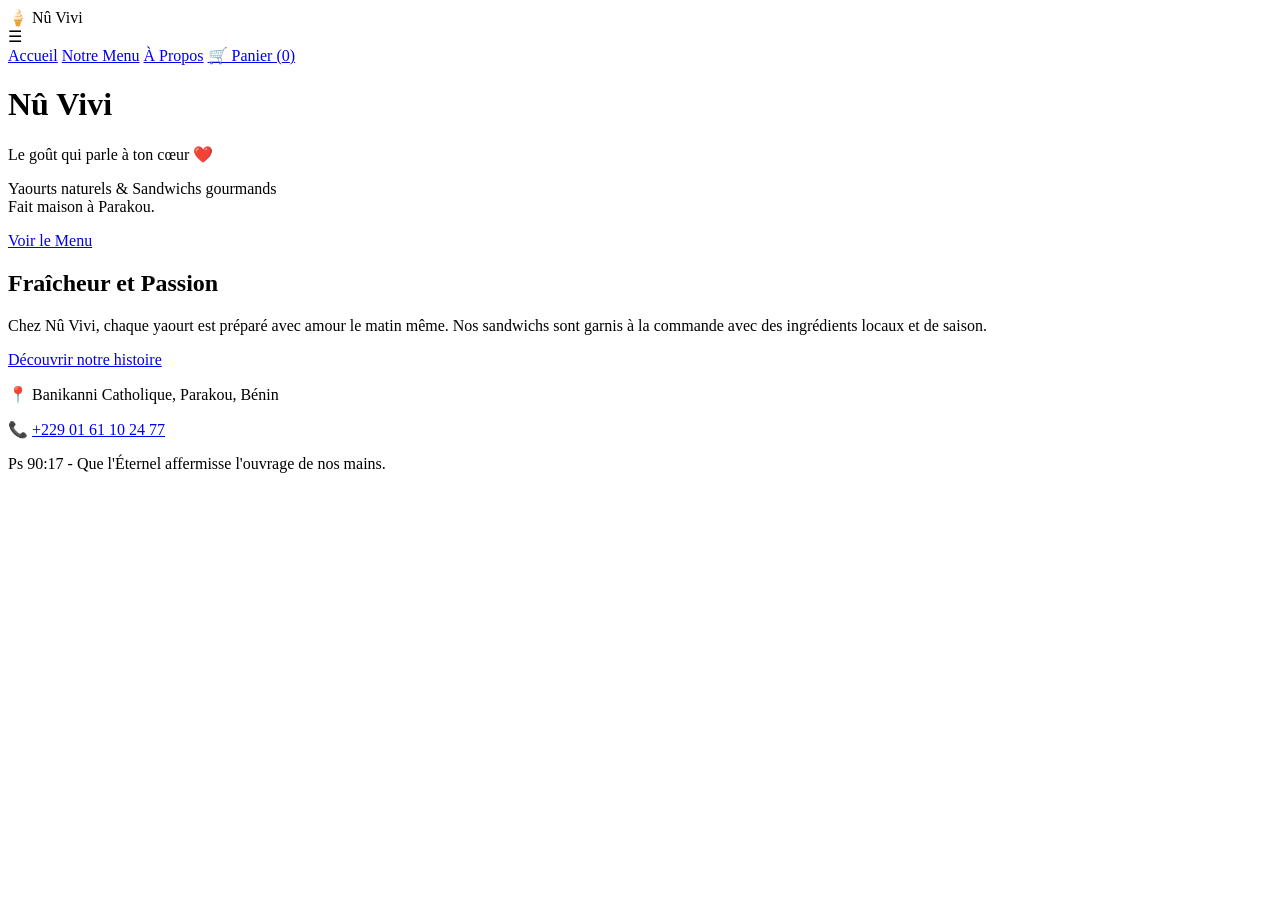
==== index.html @ d94aedd2 "Create index.html" ====
<!DOCTYPE html>
<html lang="fr">
<head>
    <meta charset="UTF-8">
    <meta name="viewport" content="width=device-width, initial-scale=1.0, maximum-scale=1.0, user-scalable=yes">
    <title>Nû Vivi - Accueil</title>
    <link rel="stylesheet" href="style.css">
</head>
<body>
    <!-- Menu Mobile (Hamburger) -->
    <nav class="mobile-nav">
        <div class="logo">🍦 Nû Vivi</div>
        <div class="hamburger" onclick="toggleMenu()">☰</div>
    </nav>
    <div id="menu-overlay" class="menu-overlay">
        <a href="index.html" onclick="toggleMenu()">Accueil</a>
        <a href="menu.html" onclick="toggleMenu()">Notre Menu</a>
        <a href="about.html" onclick="toggleMenu()">À Propos</a>
        <a href="cart.html" onclick="toggleMenu()" class="cart-link">🛒 Panier (<span id="mobile-cart-count">0</span>)</a>
    </div>

    <!-- Section Héro -->
    <header class="hero">
        <div class="hero-content">
            <h1>Nû Vivi</h1>
            <p class="slogan">Le goût qui parle à ton cœur ❤️</p>
            <p class="sub-slogan">Yaourts naturels & Sandwichs gourmands<br>Fait maison à Parakou.</p>
            <a href="menu.html" class="btn-primary">Voir le Menu</a>
        </div>
    </header>

    <!-- Section À Propos Rapide -->
    <section class="section">
        <h2>Fraîcheur et Passion</h2>
        <div class="card">
            <p>Chez Nû Vivi, chaque yaourt est préparé avec amour le matin même. Nos sandwichs sont garnis à la commande avec des ingrédients locaux et de saison.</p>
            <a href="about.html" class="btn-secondary">Découvrir notre histoire</a>
        </div>
    </section>

    <!-- Pied de page -->
    <footer>
        <p>📍 Banikanni Catholique, Parakou, Bénin</p>
        <p>📞 <a href="https://wa.me/2290161102477">+229 01 61 10 24 77</a></p>
        <p class="verse">Ps 90:17 - Que l'Éternel affermisse l'ouvrage de nos mains.</p>
    </footer>

    <script src="script.js"></script>
    <script>
        // Mise à jour du compteur de panier sur toutes les pages
        function updateCartCount() {
            let cart = JSON.parse(localStorage.getItem('cart')) || [];
            document.getElementById('mobile-cart-count').innerText = cart.length;
        }
        document.addEventListener('DOMContentLoaded', updateCartCount);
    </script>
</body>
</html>
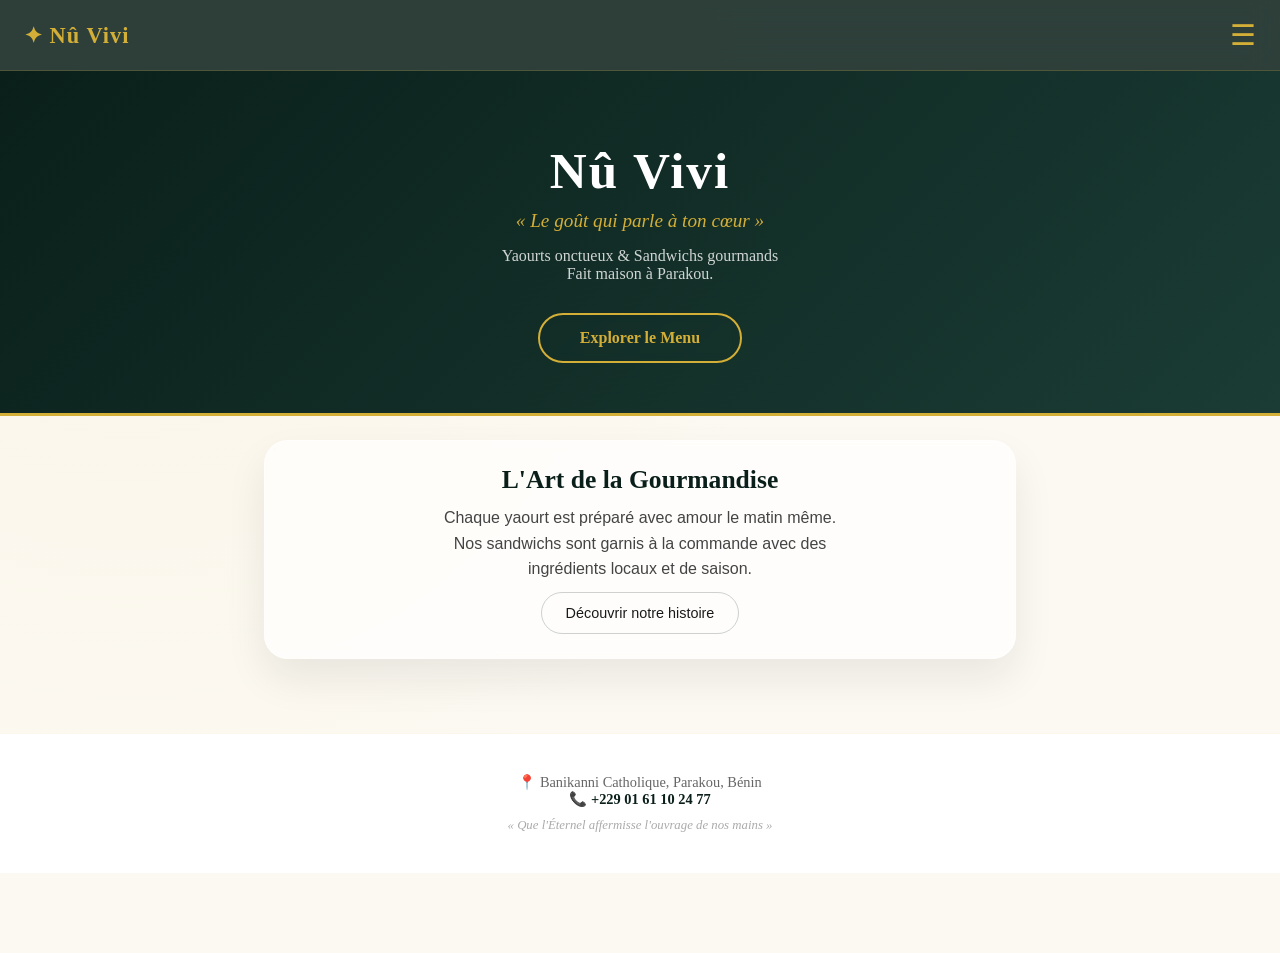
==== commit 46ffc390: "Update index.html" ====
--- a/index.html
+++ b/index.html
@@ -7,9 +7,9 @@
     <link rel="stylesheet" href="style.css">
 </head>
 <body>
-    <!-- Menu Mobile (Hamburger) -->
+    <!-- Menu Mobile -->
     <nav class="mobile-nav">
-        <div class="logo">🍦 Nû Vivi</div>
+        <div class="logo">✦ Nû Vivi</div>
         <div class="hamburger" onclick="toggleMenu()">☰</div>
     </nav>
     <div id="menu-overlay" class="menu-overlay">
@@ -20,20 +20,20 @@
     </div>
 
     <!-- Section Héro -->
-    <header class="hero">
-        <div class="hero-content">
-            <h1>Nû Vivi</h1>
-            <p class="slogan">Le goût qui parle à ton cœur ❤️</p>
-            <p class="sub-slogan">Yaourts naturels & Sandwichs gourmands<br>Fait maison à Parakou.</p>
-            <a href="menu.html" class="btn-primary">Voir le Menu</a>
-        </div>
+    <header class="hero fade-in-up">
+        <h1>Nû Vivi</h1>
+        <p class="slogan">« Le goût qui parle à ton cœur »</p>
+        <p class="sub-slogan">Yaourts onctueux & Sandwichs gourmands<br>Fait maison à Parakou.</p>
+        <a href="menu.html" class="btn-primary">Explorer le Menu</a>
     </header>
 
     <!-- Section À Propos Rapide -->
-    <section class="section">
-        <h2>Fraîcheur et Passion</h2>
-        <div class="card">
-            <p>Chez Nû Vivi, chaque yaourt est préparé avec amour le matin même. Nos sandwichs sont garnis à la commande avec des ingrédients locaux et de saison.</p>
+    <section class="section fade-in-up" style="animation-delay: 0.2s;">
+        <div class="card" style="background: rgba(255,255,255,0.7); backdrop-filter: blur(5px); text-align: center;">
+            <h2 style="color: var(--green-deep); font-size: 1.6rem; margin-bottom: 10px;">L'Art de la Gourmandise</h2>
+            <p style="font-family: sans-serif; line-height: 1.6; color: #444; max-width: 400px; margin: 0 auto;">
+                Chaque yaourt est préparé avec amour le matin même. Nos sandwichs sont garnis à la commande avec des ingrédients locaux et de saison.
+            </p>
             <a href="about.html" class="btn-secondary">Découvrir notre histoire</a>
         </div>
     </section>
@@ -42,16 +42,11 @@
     <footer>
         <p>📍 Banikanni Catholique, Parakou, Bénin</p>
         <p>📞 <a href="https://wa.me/2290161102477">+229 01 61 10 24 77</a></p>
-        <p class="verse">Ps 90:17 - Que l'Éternel affermisse l'ouvrage de nos mains.</p>
+        <p class="verse">« Que l'Éternel affermisse l'ouvrage de nos mains »</p>
     </footer>
 
     <script src="script.js"></script>
     <script>
-        // Mise à jour du compteur de panier sur toutes les pages
-        function updateCartCount() {
-            let cart = JSON.parse(localStorage.getItem('cart')) || [];
-            document.getElementById('mobile-cart-count').innerText = cart.length;
-        }
         document.addEventListener('DOMContentLoaded', updateCartCount);
     </script>
 </body>
--- a/style.css
+++ b/style.css
@@ -0,0 +1,316 @@
+/* style.css - Version Luxe & Animée */
+:root {
+    --green-deep: #0a1f1a; /* Vert très foncé, chic */
+    --gold-light: #d4af37; /* Or classique */
+    --gold-pale: #f0e6c8;  /* Or pâle pour les fonds */
+    --cream: #fcf9f2;      /* Crème pour les cartes */
+    --text-dark: #1a1a1a;
+    --text-gold: #b8860b;
+    --whatsapp: #25D366;
+    --shadow-elegant: 0 20px 40px rgba(10, 31, 26, 0.08);
+    --radius-lux: 24px;
+}
+
+* { box-sizing: border-box; margin: 0; padding: 0; }
+
+body { 
+    font-family: 'Palatino', 'Playfair Display', Georgia, serif; /* Police à empattement pour le luxe */
+    background-color: var(--cream);
+    background-image: radial-gradient(circle at 10% 20%, rgba(212, 175, 55, 0.05) 0%, transparent 50%);
+    color: var(--text-dark);
+    padding-bottom: 80px; /* Espace pour le bouton flottant */
+    overflow-x: hidden;
+}
+
+/* --- ANIMATIONS GLOBALES (Effet de glissement) --- */
+@keyframes fadeUp {
+    from { opacity: 0; transform: translateY(30px); }
+    to { opacity: 1; transform: translateY(0); }
+}
+.fade-in-up {
+    animation: fadeUp 0.8s cubic-bezier(0.2, 0.8, 0.2, 1) forwards;
+    opacity: 0; /* Caché au départ */
+}
+
+/* --- NAVIGATION (Verre dépoli) --- */
+.mobile-nav {
+    background: rgba(10, 31, 26, 0.85); /* Vert profond semi-transparent */
+    backdrop-filter: blur(15px);
+    -webkit-backdrop-filter: blur(15px);
+    color: #fff;
+    padding: 18px 24px;
+    display: flex;
+    justify-content: space-between;
+    align-items: center;
+    position: sticky;
+    top: 0;
+    z-index: 1000;
+    border-bottom: 1px solid rgba(212, 175, 55, 0.2);
+}
+.logo { font-size: 1.4rem; font-weight: bold; letter-spacing: 1px; color: var(--gold-light); }
+.hamburger { font-size: 1.8rem; cursor: pointer; color: var(--gold-light); }
+
+/* --- MENU OVERLAY (Luxe sombre) --- */
+.menu-overlay {
+    display: none;
+    flex-direction: column;
+    position: fixed;
+    top: 70px; left: 0; width: 100%; height: calc(100vh - 70px);
+    background: rgba(10, 31, 26, 0.98);
+    backdrop-filter: blur(10px);
+    padding: 30px 24px;
+    z-index: 999;
+}
+.menu-overlay.active { display: flex; animation: fadeUp 0.4s ease-out; }
+.menu-overlay a {
+    color: var(--gold-pale);
+    text-decoration: none;
+    padding: 24px 0;
+    border-bottom: 1px solid rgba(212, 175, 55, 0.15);
+    font-size: 1.4rem;
+    font-weight: 300;
+    letter-spacing: 2px;
+    transition: all 0.3s;
+}
+.menu-overlay a:hover, .menu-overlay .cart-link { color: var(--gold-light); }
+
+/* --- HERO (Accueil) --- */
+.hero {
+    background: linear-gradient(135deg, #0a1f1a 0%, #1a3c34 100%);
+    color: #fff;
+    padding: 70px 24px 50px;
+    text-align: center;
+    position: relative;
+    border-bottom: 3px solid var(--gold-light);
+}
+.hero h1 { font-size: 3.2rem; margin-bottom: 10px; color: #fff; letter-spacing: 2px; }
+.hero .slogan { font-size: 1.2rem; color: var(--gold-light); font-family: 'Georgia', serif; font-style: italic; margin-bottom: 15px;}
+.hero .sub-slogan { font-size: 1rem; opacity: 0.8; margin-bottom: 30px; font-weight: 300;}
+
+/* --- BOUTONS (Chic) --- */
+.btn-primary {
+    background: transparent;
+    color: var(--gold-light);
+    padding: 14px 40px;
+    border: 2px solid var(--gold-light);
+    border-radius: 50px;
+    text-decoration: none;
+    font-weight: bold;
+    display: inline-block;
+    font-size: 1rem;
+    transition: all 0.4s;
+    backdrop-filter: blur(5px);
+}
+.btn-primary:active { background: var(--gold-light); color: var(--green-deep); transform: scale(0.95); }
+
+.btn-secondary {
+    background: transparent;
+    color: var(--text-dark);
+    border: 1px solid rgba(10, 31, 26, 0.2);
+    padding: 12px 24px;
+    border-radius: 50px;
+    text-decoration: none;
+    display: inline-block;
+    margin-top: 10px;
+    font-family: sans-serif;
+    font-weight: 500;
+    font-size: 0.9rem;
+}
+
+/* --- BOUTON WHATSAPP (Élégant mais visible) --- */
+.btn-whatsapp {
+    background: var(--whatsapp);
+    color: #fff;
+    border: none;
+    width: 100%;
+    padding: 18px;
+    border-radius: 60px;
+    font-size: 1.2rem;
+    font-weight: bold;
+    cursor: pointer;
+    margin-top: 20px;
+    box-shadow: 0 8px 20px rgba(37, 211, 102, 0.3);
+    transition: transform 0.2s;
+}
+.btn-whatsapp:active { transform: scale(0.96); }
+
+/* --- SECTIONS COMMUNES --- */
+.section { padding: 24px; max-width: 800px; margin: auto; }
+.page-header { text-align: center; padding: 40px 20px 20px; }
+.page-header h1 { color: var(--green-deep); font-size: 2.4rem; letter-spacing: 1px; }
+.page-header p { color: #666; font-family: sans-serif; letter-spacing: 1px;}
+
+/* --- CARTES PRODUITS (Menu) --- */
+.product-grid { 
+    display: grid; 
+    grid-template-columns: 1fr 1fr; 
+    gap: 18px; 
+    padding-bottom: 20px;
+}
+.category-title { 
+    margin: 40px 0 20px; 
+    color: var(--green-deep); 
+    font-size: 1.6rem;
+    border-bottom: 2px solid var(--gold-light); 
+    padding-bottom: 10px;
+    display: inline-block;
+}
+
+.product-card {
+    background: #fff;
+    border-radius: var(--radius-lux);
+    overflow: hidden;
+    box-shadow: var(--shadow-elegant);
+    cursor: pointer;
+    transition: all 0.3s cubic-bezier(0.2, 0.8, 0.2, 1);
+    border: 1px solid rgba(255,255,255,0.5);
+}
+.product-card:active { transform: scale(0.96); box-shadow: 0 5px 15px rgba(0,0,0,0.1); }
+.product-card:nth-child(1) { animation-delay: 0.1s; }
+.product-card:nth-child(2) { animation-delay: 0.2s; }
+.product-card:nth-child(3) { animation-delay: 0.3s; }
+.product-card:nth-child(4) { animation-delay: 0.4s; }
+
+.product-img { 
+    height: 140px; 
+    background: #f4f0eb; 
+    overflow: hidden; 
+    display: flex; 
+    justify-content: center; 
+    align-items: center;
+    position: relative;
+}
+.product-img img { width: 100%; height: 100%; object-fit: cover; transition: transform 0.5s; }
+.product-card:active .product-img img { transform: scale(1.05); }
+
+.product-info { padding: 14px 16px 18px; text-align: center; background: rgba(255,255,255,0.9); }
+.product-info h3 { font-size: 1rem; margin-bottom: 4px; color: var(--green-deep); font-weight: 600;}
+.product-info .price { 
+    font-weight: bold; 
+    color: var(--text-gold); 
+    font-size: 1.1rem; 
+    display: inline-block;
+    background: var(--gold-pale);
+    padding: 2px 12px;
+    border-radius: 30px;
+}
+
+/* --- FLOTTANT PANIER (Luxe) --- */
+.floating-cart {
+    position: fixed;
+    bottom: 30px;
+    right: 30px;
+    background: var(--green-deep);
+    color: var(--gold-light);
+    width: 70px;
+    height: 70px;
+    border-radius: 50%;
+    display: flex;
+    justify-content: center;
+    align-items: center;
+    text-decoration: none;
+    font-size: 2rem;
+    box-shadow: 0 10px 30px rgba(10, 31, 26, 0.4);
+    z-index: 900;
+    border: 2px solid var(--gold-light);
+}
+.badge {
+    position: absolute;
+    top: -2px; right: -2px;
+    background: #fff;
+    color: var(--green-deep);
+    border-radius: 50%;
+    width: 26px; height: 26px;
+    font-size: 0.8rem;
+    font-weight: bold;
+    display: flex; justify-content: center; align-items: center;
+    border: 1px solid var(--gold-light);
+}
+
+/* --- PANIER & FORMULAIRE (Carte Luxe) --- */
+.cart-items { margin-bottom: 20px; }
+.cart-item {
+    background: #fff;
+    padding: 18px 20px;
+    border-radius: var(--radius-lux);
+    display: flex;
+    justify-content: space-between;
+    align-items: center;
+    margin-bottom: 12px;
+    box-shadow: 0 4px 15px rgba(0,0,0,0.03);
+    border: 1px solid rgba(212, 175, 55, 0.1);
+}
+.cart-item h4 { font-size: 1.1rem; color: var(--green-deep); }
+.cart-item .item-price { color: var(--text-gold); font-weight: bold; font-family: sans-serif;}
+.btn-remove { background: none; border: none; color: #c0392b; font-size: 1.2rem; cursor: pointer; opacity: 0.6; }
+
+.cart-summary {
+    background: rgba(255,255,255,0.8);
+    backdrop-filter: blur(10px);
+    padding: 20px;
+    border-radius: var(--radius-lux);
+    margin-bottom: 24px;
+    border: 1px solid rgba(212, 175, 55, 0.2);
+}
+.total-line { display: flex; justify-content: space-between; font-weight: bold; font-size: 1.3rem; margin-top: 10px; color: var(--green-deep); }
+
+.form-card { 
+    padding: 24px; 
+    background: rgba(255,255,255,0.6);
+    backdrop-filter: blur(10px);
+    border-radius: var(--radius-lux); 
+    border: 1px solid rgba(255,255,255,0.8);
+    box-shadow: var(--shadow-elegant);
+}
+.form-group { margin-bottom: 18px; }
+.form-group label { display: block; margin-bottom: 8px; font-weight: 500; font-size: 0.9rem; color: var(--green-deep); letter-spacing: 0.5px;}
+.form-group input, .form-group textarea {
+    width: 100%;
+    padding: 16px;
+    border: 1px solid rgba(0,0,0,0.05);
+    border-radius: 16px;
+    font-size: 1rem;
+    background: #fff;
+    box-shadow: inset 0 2px 4px rgba(0,0,0,0.02);
+}
+.form-group input:focus, .form-group textarea:focus { outline: 2px solid var(--gold-light); border-color: transparent; background: #fff;}
+
+/* --- PAGE À PROPOS (Chic) --- */
+.card {
+    background: #fff;
+    border-radius: var(--radius-lux);
+    padding: 24px;
+    margin-bottom: 20px;
+    box-shadow: var(--shadow-elegant);
+    border: 1px solid rgba(255,255,255,0.5);
+}
+.profile-card { text-align: center; padding: 30px 24px; }
+.profile-img .placeholder-img { 
+    font-size: 4rem; 
+    background: linear-gradient(135deg, var(--gold-pale), #fff);
+    width: 100px; height: 100px; 
+    border-radius: 50%; 
+    display: flex; 
+    justify-content: center; 
+    align-items: center; 
+    margin: 0 auto 15px; 
+    border: 3px solid var(--gold-light);
+    box-shadow: 0 10px 20px rgba(212, 175, 55, 0.2);
+}
+.role { color: var(--text-gold); font-weight: bold; font-size: 0.9rem; letter-spacing: 1px; }
+.divider { height: 2px; width: 60px; background: var(--gold-light); margin: 15px auto; border-radius: 10px; }
+.values-list { list-style: none; padding: 0; }
+.values-list li { padding: 12px 0; border-bottom: 1px solid rgba(0,0,0,0.03); font-family: sans-serif;}
+
+/* --- FOOTER --- */
+footer {
+    text-align: center;
+    padding: 40px 20px;
+    font-size: 0.9rem;
+    color: #666;
+    background: #fff;
+    margin-top: 30px;
+    border-top: 1px solid rgba(212, 175, 55, 0.1);
+}
+footer a { color: var(--green-deep); text-decoration: none; font-weight: bold; }
+.verse { font-style: italic; color: #aaa; margin-top: 10px; font-size: 0.8rem; font-family: 'Georgia', serif;}
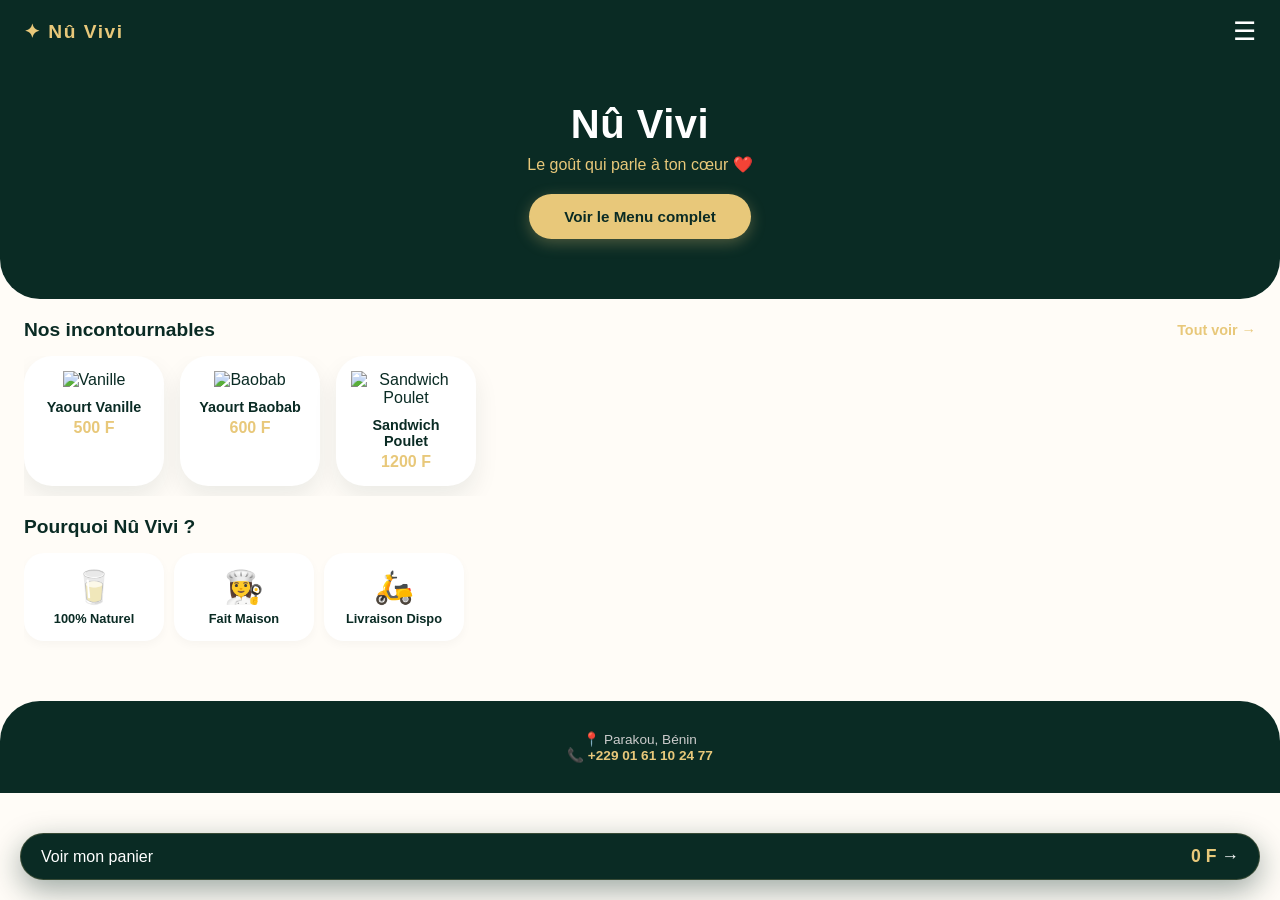
==== commit 2b35a41e: "Update index.html" ====
--- a/index.html
+++ b/index.html
@@ -3,51 +3,93 @@
 <head>
     <meta charset="UTF-8">
     <meta name="viewport" content="width=device-width, initial-scale=1.0, maximum-scale=1.0, user-scalable=yes">
-    <title>Nû Vivi - Accueil</title>
+    <title>Nû Vivi</title>
     <link rel="stylesheet" href="style.css">
 </head>
 <body>
-    <!-- Menu Mobile -->
     <nav class="mobile-nav">
         <div class="logo">✦ Nû Vivi</div>
         <div class="hamburger" onclick="toggleMenu()">☰</div>
     </nav>
     <div id="menu-overlay" class="menu-overlay">
         <a href="index.html" onclick="toggleMenu()">Accueil</a>
-        <a href="menu.html" onclick="toggleMenu()">Notre Menu</a>
+        <a href="menu.html" onclick="toggleMenu()">Catalogue</a>
         <a href="about.html" onclick="toggleMenu()">À Propos</a>
-        <a href="cart.html" onclick="toggleMenu()" class="cart-link">🛒 Panier (<span id="mobile-cart-count">0</span>)</a>
     </div>
 
-    <!-- Section Héro -->
-    <header class="hero fade-in-up">
+    <header class="hero">
         <h1>Nû Vivi</h1>
-        <p class="slogan">« Le goût qui parle à ton cœur »</p>
-        <p class="sub-slogan">Yaourts onctueux & Sandwichs gourmands<br>Fait maison à Parakou.</p>
-        <a href="menu.html" class="btn-primary">Explorer le Menu</a>
+        <p class="slogan">Le goût qui parle à ton cœur ❤️</p>
+        <a href="menu.html" class="btn-primary">Voir le Menu complet</a>
     </header>
 
-    <!-- Section À Propos Rapide -->
-    <section class="section fade-in-up" style="animation-delay: 0.2s;">
-        <div class="card" style="background: rgba(255,255,255,0.7); backdrop-filter: blur(5px); text-align: center;">
-            <h2 style="color: var(--green-deep); font-size: 1.6rem; margin-bottom: 10px;">L'Art de la Gourmandise</h2>
-            <p style="font-family: sans-serif; line-height: 1.6; color: #444; max-width: 400px; margin: 0 auto;">
-                Chaque yaourt est préparé avec amour le matin même. Nos sandwichs sont garnis à la commande avec des ingrédients locaux et de saison.
-            </p>
-            <a href="about.html" class="btn-secondary">Découvrir notre histoire</a>
+    <section class="home-section">
+        <div class="home-header">
+            <h2>Nos incontournables</h2>
+            <a href="menu.html">Tout voir →</a>
+        </div>
+        <div class="horizontal-scroll">
+            <div class="horizontal-card fade-in-item" onclick="addToCart('Yaourt Vanille', 500)" style="animation-delay: 0.1s;">
+                <img src="images/yaourt_vanille.jpg" alt="Vanille">
+                <h4>Yaourt Vanille</h4>
+                <div class="price">500 F</div>
+            </div>
+            <div class="horizontal-card fade-in-item" onclick="addToCart('Yaourt Baobab', 600)" style="animation-delay: 0.2s;">
+                <img src="images/yaourt_baobab.jpg" alt="Baobab">
+                <h4>Yaourt Baobab</h4>
+                <div class="price">600 F</div>
+            </div>
+            <div class="horizontal-card fade-in-item" onclick="addToCart('Sandwich Poulet', 1200)" style="animation-delay: 0.3s;">
+                <img src="images/sandwich_poulet.jpg" alt="Sandwich Poulet">
+                <h4>Sandwich Poulet</h4>
+                <div class="price">1200 F</div>
+            </div>
         </div>
     </section>
 
-    <!-- Pied de page -->
+    <section class="home-section">
+        <div class="home-header">
+            <h2>Pourquoi Nû Vivi ?</h2>
+        </div>
+        <div style="display:flex; gap:10px; overflow-x:auto; padding-bottom:10px;">
+            <div style="background:#fff; border-radius:20px; padding:15px; flex:0 0 140px; text-align:center; box-shadow:0 4px 10px rgba(0,0,0,0.03);">
+                <span style="font-size:2rem;">🥛</span>
+                <p style="font-size:0.8rem; font-weight:600; margin-top:5px;">100% Naturel</p>
+            </div>
+            <div style="background:#fff; border-radius:20px; padding:15px; flex:0 0 140px; text-align:center; box-shadow:0 4px 10px rgba(0,0,0,0.03);">
+                <span style="font-size:2rem;">👩‍🍳</span>
+                <p style="font-size:0.8rem; font-weight:600; margin-top:5px;">Fait Maison</p>
+            </div>
+            <div style="background:#fff; border-radius:20px; padding:15px; flex:0 0 140px; text-align:center; box-shadow:0 4px 10px rgba(0,0,0,0.03);">
+                <span style="font-size:2rem;">🛵</span>
+                <p style="font-size:0.8rem; font-weight:600; margin-top:5px;">Livraison Dispo</p>
+            </div>
+        </div>
+    </section>
+
+    <!-- Barre de panier flottante (Apparaît si des produits sont ajoutés) -->
+    <a href="cart.html" class="floating-cart-bar" id="floating-cart">
+        <div class="cart-left">
+            <span class="badge" id="cart-badge">0</span>
+            <span>Voir mon panier</span>
+        </div>
+        <div class="cart-right">
+            <span id="cart-total-mini">0 F</span> →
+        </div>
+    </a>
+
     <footer>
-        <p>📍 Banikanni Catholique, Parakou, Bénin</p>
+        <p>📍 Parakou, Bénin</p>
         <p>📞 <a href="https://wa.me/2290161102477">+229 01 61 10 24 77</a></p>
-        <p class="verse">« Que l'Éternel affermisse l'ouvrage de nos mains »</p>
     </footer>
 
     <script src="script.js"></script>
     <script>
-        document.addEventListener('DOMContentLoaded', updateCartCount);
+        document.addEventListener('DOMContentLoaded', () => {
+            updateBadge();
+            updateCartCount();
+            updateMiniTotal();
+        });
     </script>
 </body>
 </html>
--- a/style.css
+++ b/style.css
@@ -1,123 +1,233 @@
-/* style.css - Version Luxe & Animée */
+/* style.css - Version "App Mobile Premium" */
 :root {
-    --green-deep: #0a1f1a; /* Vert très foncé, chic */
-    --gold-light: #d4af37; /* Or classique */
-    --gold-pale: #f0e6c8;  /* Or pâle pour les fonds */
-    --cream: #fcf9f2;      /* Crème pour les cartes */
-    --text-dark: #1a1a1a;
-    --text-gold: #b8860b;
+    --green-dark: #0A2B24; /* Vert profond forêt */
+    --gold-light: #E8C87A; /* Or doux et lumineux */
+    --gold-pale: #F8F0E0;  /* Beige crème doré */
+    --white-cream: #FFFCF7;
     --whatsapp: #25D366;
-    --shadow-elegant: 0 20px 40px rgba(10, 31, 26, 0.08);
-    --radius-lux: 24px;
+    --shadow-card: 0 12px 25px rgba(10, 43, 36, 0.08);
+    --radius-card: 28px;
 }
 
 * { box-sizing: border-box; margin: 0; padding: 0; }
 
 body { 
-    font-family: 'Palatino', 'Playfair Display', Georgia, serif; /* Police à empattement pour le luxe */
-    background-color: var(--cream);
-    background-image: radial-gradient(circle at 10% 20%, rgba(212, 175, 55, 0.05) 0%, transparent 50%);
-    color: var(--text-dark);
-    padding-bottom: 80px; /* Espace pour le bouton flottant */
-    overflow-x: hidden;
-}
-
-/* --- ANIMATIONS GLOBALES (Effet de glissement) --- */
-@keyframes fadeUp {
-    from { opacity: 0; transform: translateY(30px); }
-    to { opacity: 1; transform: translateY(0); }
-}
-.fade-in-up {
-    animation: fadeUp 0.8s cubic-bezier(0.2, 0.8, 0.2, 1) forwards;
-    opacity: 0; /* Caché au départ */
-}
-
-/* --- NAVIGATION (Verre dépoli) --- */
+    font-family: -apple-system, BlinkMacSystemFont, "Segoe UI", Roboto, Helvetica, Arial, sans-serif;
+    background-color: var(--white-cream);
+    color: var(--green-dark);
+    padding-bottom: 100px; /* Espace énorme pour le panier flottant */
+}
+
+/* --- ANIMATIONS & EFFETS --- */
+@keyframes fadeSlide {
+    from { opacity: 0; transform: translateY(15px) scale(0.95); }
+    to { opacity: 1; transform: translateY(0) scale(1); }
+}
+.fade-in-item {
+    animation: fadeSlide 0.5s cubic-bezier(0.2, 0.8, 0.2, 1) forwards;
+    opacity: 0;
+}
+
+/* --- NAVIGATION (Très fine et chic) --- */
 .mobile-nav {
-    background: rgba(10, 31, 26, 0.85); /* Vert profond semi-transparent */
-    backdrop-filter: blur(15px);
-    -webkit-backdrop-filter: blur(15px);
+    background: var(--green-dark);
     color: #fff;
-    padding: 18px 24px;
+    padding: 16px 24px;
     display: flex;
     justify-content: space-between;
     align-items: center;
     position: sticky;
     top: 0;
     z-index: 1000;
-    border-bottom: 1px solid rgba(212, 175, 55, 0.2);
-}
-.logo { font-size: 1.4rem; font-weight: bold; letter-spacing: 1px; color: var(--gold-light); }
-.hamburger { font-size: 1.8rem; cursor: pointer; color: var(--gold-light); }
-
-/* --- MENU OVERLAY (Luxe sombre) --- */
+}
+.logo { font-size: 1.2rem; font-weight: 700; letter-spacing: 1.5px; color: var(--gold-light); }
+.hamburger { font-size: 1.6rem; cursor: pointer; color: #fff; }
+
+/* --- MENU OVERLAY --- */
 .menu-overlay {
     display: none;
     flex-direction: column;
     position: fixed;
-    top: 70px; left: 0; width: 100%; height: calc(100vh - 70px);
-    background: rgba(10, 31, 26, 0.98);
-    backdrop-filter: blur(10px);
+    top: 60px; left: 0; width: 100%; height: calc(100vh - 60px);
+    background: var(--green-dark);
     padding: 30px 24px;
     z-index: 999;
 }
-.menu-overlay.active { display: flex; animation: fadeUp 0.4s ease-out; }
+.menu-overlay.active { display: flex; animation: fadeSlide 0.3s ease-out; }
 .menu-overlay a {
     color: var(--gold-pale);
     text-decoration: none;
-    padding: 24px 0;
-    border-bottom: 1px solid rgba(212, 175, 55, 0.15);
-    font-size: 1.4rem;
-    font-weight: 300;
-    letter-spacing: 2px;
-    transition: all 0.3s;
+    padding: 20px 0;
+    border-bottom: 1px solid rgba(255,255,255,0.05);
+    font-size: 1.3rem;
+    font-weight: 500;
+    transition: color 0.3s;
 }
 .menu-overlay a:hover, .menu-overlay .cart-link { color: var(--gold-light); }
 
-/* --- HERO (Accueil) --- */
+/* --- ACCUEIL (Hero) --- */
 .hero {
-    background: linear-gradient(135deg, #0a1f1a 0%, #1a3c34 100%);
-    color: #fff;
-    padding: 70px 24px 50px;
+    background: var(--green-dark);
+    padding: 40px 24px 60px;
     text-align: center;
-    position: relative;
-    border-bottom: 3px solid var(--gold-light);
-}
-.hero h1 { font-size: 3.2rem; margin-bottom: 10px; color: #fff; letter-spacing: 2px; }
-.hero .slogan { font-size: 1.2rem; color: var(--gold-light); font-family: 'Georgia', serif; font-style: italic; margin-bottom: 15px;}
-.hero .sub-slogan { font-size: 1rem; opacity: 0.8; margin-bottom: 30px; font-weight: 300;}
-
-/* --- BOUTONS (Chic) --- */
+    border-bottom-left-radius: 40px;
+    border-bottom-right-radius: 40px;
+    margin-bottom: 20px;
+}
+.hero h1 { font-size: 2.5rem; color: #fff; letter-spacing: 0.5px; }
+.hero .slogan { font-size: 1rem; color: var(--gold-light); font-weight: 300; margin: 8px 0 20px; }
 .btn-primary {
-    background: transparent;
-    color: var(--gold-light);
-    padding: 14px 40px;
-    border: 2px solid var(--gold-light);
+    background: var(--gold-light);
+    color: var(--green-dark);
+    padding: 14px 35px;
     border-radius: 50px;
     text-decoration: none;
-    font-weight: bold;
+    font-weight: 700;
     display: inline-block;
+    font-size: 0.95rem;
+    box-shadow: 0 4px 15px rgba(232, 200, 122, 0.3);
+}
+
+/* --- MINI CATALOGUE ACCUEIL --- */
+.home-section { padding: 0 24px 20px; }
+.home-header { display: flex; justify-content: space-between; align-items: center; margin-bottom: 15px; }
+.home-header h2 { font-size: 1.2rem; font-weight: 700; }
+.home-header a { color: var(--gold-light); text-decoration: none; font-size: 0.9rem; font-weight: 600; }
+
+.horizontal-scroll {
+    display: flex;
+    overflow-x: auto;
+    gap: 16px;
+    padding-bottom: 10px;
+    scrollbar-width: none; /* Cache la barre de scroll sur Firefox */
+}
+.horizontal-scroll::-webkit-scrollbar { display: none; /* Cache la barre de scroll sur Safari/Chrome */ }
+
+.horizontal-card {
+    flex: 0 0 140px;
+    background: #fff;
+    border-radius: var(--radius-card);
+    padding: 15px;
+    text-align: center;
+    box-shadow: var(--shadow-card);
+    cursor: pointer;
+    transition: transform 0.2s;
+}
+.horizontal-card:active { transform: scale(0.95); }
+.horizontal-card img { width: 80px; height: 80px; object-fit: contain; margin-bottom: 10px; }
+.horizontal-card h4 { font-size: 0.9rem; margin-bottom: 4px; }
+.horizontal-card .price { font-weight: 700; color: var(--gold-light); font-size: 1rem; }
+
+/* --- MENU COMPLET (GRID) --- */
+.page-header { text-align: center; padding: 30px 20px 10px; }
+.page-header h1 { font-size: 2rem; color: var(--green-dark); }
+
+.category-title { 
+    font-size: 1.4rem; 
+    margin: 30px 0 15px; 
+    padding-left: 24px; 
+    color: var(--green-dark); 
+}
+
+.product-grid { 
+    display: grid; 
+    grid-template-columns: 1fr 1fr; 
+    gap: 16px; 
+    padding: 0 24px 20px; 
+}
+
+.product-card {
+    background: #fff;
+    border-radius: var(--radius-card);
+    overflow: hidden;
+    box-shadow: var(--shadow-card);
+    cursor: pointer;
+    transition: all 0.2s cubic-bezier(0.2, 0.8, 0.2, 1);
+}
+.product-card:active { transform: scale(0.96); box-shadow: 0 5px 10px rgba(0,0,0,0.05); }
+
+.product-img { 
+    height: 130px; 
+    background: #f9f6f0; 
+    display: flex; 
+    justify-content: center; 
+    align-items: center;
+    padding: 15px;
+}
+.product-img img { width: 100%; height: 100%; object-fit: contain; }
+
+.product-info { padding: 0 16px 16px; text-align: center; }
+.product-info h3 { font-size: 0.95rem; margin-bottom: 6px; color: var(--green-dark); }
+.product-info .price { font-weight: 800; color: var(--gold-light); font-size: 1.2rem; }
+
+/* --- PANIER FLOTTANT (Le plus important) --- */
+.floating-cart-bar {
+    position: fixed;
+    bottom: 20px;
+    left: 20px;
+    right: 20px;
+    background: var(--green-dark);
+    border-radius: 60px;
+    padding: 12px 20px;
+    display: flex;
+    justify-content: space-between;
+    align-items: center;
+    z-index: 900;
+    box-shadow: 0 10px 30px rgba(10, 43, 36, 0.4);
+    border: 1px solid rgba(232, 200, 122, 0.2);
+    text-decoration: none;
+    color: #fff;
+}
+.floating-cart-bar .cart-left { display: flex; align-items: center; gap: 12px; }
+.floating-cart-bar .badge { 
+    background: var(--gold-light); 
+    color: var(--green-dark); 
+    border-radius: 50%; 
+    width: 28px; height: 28px; 
+    display: flex; justify-content: center; align-items: center; 
+    font-weight: 700; font-size: 0.9rem;
+}
+.floating-cart-bar .cart-right { font-weight: 700; font-size: 1.1rem; }
+.floating-cart-bar .cart-right span { color: var(--gold-light); margin-left: 5px; }
+
+/* --- PAGE PANIER (Commandes) --- */
+.page-cart { padding: 0 24px 20px; }
+.cart-item {
+    background: #fff;
+    padding: 16px;
+    border-radius: var(--radius-card);
+    display: flex;
+    justify-content: space-between;
+    align-items: center;
+    margin-bottom: 12px;
+    box-shadow: var(--shadow-card);
+}
+.cart-item h4 { font-size: 1rem; font-weight: 600; }
+.cart-item .item-price { color: var(--gold-light); font-weight: 700; }
+.btn-remove { background: #f0f0f0; border: none; border-radius: 50%; width: 30px; height: 30px; color: #c0392b; font-weight: bold; cursor: pointer; }
+
+.cart-summary {
+    background: #fff;
+    padding: 20px;
+    border-radius: var(--radius-card);
+    margin-bottom: 20px;
+    box-shadow: var(--shadow-card);
+}
+.total-line { display: flex; justify-content: space-between; font-weight: 700; font-size: 1.3rem; }
+
+.form-card { background: #fff; padding: 24px; border-radius: var(--radius-card); box-shadow: var(--shadow-card); }
+.form-group { margin-bottom: 16px; }
+.form-group label { display: block; margin-bottom: 6px; font-weight: 600; font-size: 0.9rem; color: var(--green-dark);}
+.form-group input, .form-group textarea {
+    width: 100%;
+    padding: 14px;
+    border: 1px solid #eee;
+    border-radius: 16px;
     font-size: 1rem;
-    transition: all 0.4s;
-    backdrop-filter: blur(5px);
-}
-.btn-primary:active { background: var(--gold-light); color: var(--green-deep); transform: scale(0.95); }
-
-.btn-secondary {
-    background: transparent;
-    color: var(--text-dark);
-    border: 1px solid rgba(10, 31, 26, 0.2);
-    padding: 12px 24px;
-    border-radius: 50px;
-    text-decoration: none;
-    display: inline-block;
-    margin-top: 10px;
-    font-family: sans-serif;
-    font-weight: 500;
-    font-size: 0.9rem;
-}
-
-/* --- BOUTON WHATSAPP (Élégant mais visible) --- */
+    background: #fafafa;
+}
+.form-group input:focus, .form-group textarea:focus { outline: 2px solid var(--gold-light); border-color: transparent; }
+
 .btn-whatsapp {
     background: var(--whatsapp);
     color: #fff;
@@ -126,191 +236,26 @@
     padding: 18px;
     border-radius: 60px;
     font-size: 1.2rem;
-    font-weight: bold;
+    font-weight: 700;
     cursor: pointer;
-    margin-top: 20px;
     box-shadow: 0 8px 20px rgba(37, 211, 102, 0.3);
-    transition: transform 0.2s;
-}
-.btn-whatsapp:active { transform: scale(0.96); }
-
-/* --- SECTIONS COMMUNES --- */
-.section { padding: 24px; max-width: 800px; margin: auto; }
-.page-header { text-align: center; padding: 40px 20px 20px; }
-.page-header h1 { color: var(--green-deep); font-size: 2.4rem; letter-spacing: 1px; }
-.page-header p { color: #666; font-family: sans-serif; letter-spacing: 1px;}
-
-/* --- CARTES PRODUITS (Menu) --- */
-.product-grid { 
-    display: grid; 
-    grid-template-columns: 1fr 1fr; 
-    gap: 18px; 
-    padding-bottom: 20px;
-}
-.category-title { 
-    margin: 40px 0 20px; 
-    color: var(--green-deep); 
-    font-size: 1.6rem;
-    border-bottom: 2px solid var(--gold-light); 
-    padding-bottom: 10px;
-    display: inline-block;
-}
-
-.product-card {
-    background: #fff;
-    border-radius: var(--radius-lux);
-    overflow: hidden;
-    box-shadow: var(--shadow-elegant);
-    cursor: pointer;
-    transition: all 0.3s cubic-bezier(0.2, 0.8, 0.2, 1);
-    border: 1px solid rgba(255,255,255,0.5);
-}
-.product-card:active { transform: scale(0.96); box-shadow: 0 5px 15px rgba(0,0,0,0.1); }
-.product-card:nth-child(1) { animation-delay: 0.1s; }
-.product-card:nth-child(2) { animation-delay: 0.2s; }
-.product-card:nth-child(3) { animation-delay: 0.3s; }
-.product-card:nth-child(4) { animation-delay: 0.4s; }
-
-.product-img { 
-    height: 140px; 
-    background: #f4f0eb; 
-    overflow: hidden; 
-    display: flex; 
-    justify-content: center; 
-    align-items: center;
-    position: relative;
-}
-.product-img img { width: 100%; height: 100%; object-fit: cover; transition: transform 0.5s; }
-.product-card:active .product-img img { transform: scale(1.05); }
-
-.product-info { padding: 14px 16px 18px; text-align: center; background: rgba(255,255,255,0.9); }
-.product-info h3 { font-size: 1rem; margin-bottom: 4px; color: var(--green-deep); font-weight: 600;}
-.product-info .price { 
-    font-weight: bold; 
-    color: var(--text-gold); 
-    font-size: 1.1rem; 
-    display: inline-block;
-    background: var(--gold-pale);
-    padding: 2px 12px;
-    border-radius: 30px;
-}
-
-/* --- FLOTTANT PANIER (Luxe) --- */
-.floating-cart {
-    position: fixed;
-    bottom: 30px;
-    right: 30px;
-    background: var(--green-deep);
-    color: var(--gold-light);
-    width: 70px;
-    height: 70px;
-    border-radius: 50%;
-    display: flex;
-    justify-content: center;
-    align-items: center;
-    text-decoration: none;
-    font-size: 2rem;
-    box-shadow: 0 10px 30px rgba(10, 31, 26, 0.4);
-    z-index: 900;
-    border: 2px solid var(--gold-light);
-}
-.badge {
-    position: absolute;
-    top: -2px; right: -2px;
-    background: #fff;
-    color: var(--green-deep);
-    border-radius: 50%;
-    width: 26px; height: 26px;
-    font-size: 0.8rem;
-    font-weight: bold;
-    display: flex; justify-content: center; align-items: center;
-    border: 1px solid var(--gold-light);
-}
-
-/* --- PANIER & FORMULAIRE (Carte Luxe) --- */
-.cart-items { margin-bottom: 20px; }
-.cart-item {
-    background: #fff;
-    padding: 18px 20px;
-    border-radius: var(--radius-lux);
-    display: flex;
-    justify-content: space-between;
-    align-items: center;
-    margin-bottom: 12px;
-    box-shadow: 0 4px 15px rgba(0,0,0,0.03);
-    border: 1px solid rgba(212, 175, 55, 0.1);
-}
-.cart-item h4 { font-size: 1.1rem; color: var(--green-deep); }
-.cart-item .item-price { color: var(--text-gold); font-weight: bold; font-family: sans-serif;}
-.btn-remove { background: none; border: none; color: #c0392b; font-size: 1.2rem; cursor: pointer; opacity: 0.6; }
-
-.cart-summary {
-    background: rgba(255,255,255,0.8);
-    backdrop-filter: blur(10px);
-    padding: 20px;
-    border-radius: var(--radius-lux);
-    margin-bottom: 24px;
-    border: 1px solid rgba(212, 175, 55, 0.2);
-}
-.total-line { display: flex; justify-content: space-between; font-weight: bold; font-size: 1.3rem; margin-top: 10px; color: var(--green-deep); }
-
-.form-card { 
-    padding: 24px; 
-    background: rgba(255,255,255,0.6);
-    backdrop-filter: blur(10px);
-    border-radius: var(--radius-lux); 
-    border: 1px solid rgba(255,255,255,0.8);
-    box-shadow: var(--shadow-elegant);
-}
-.form-group { margin-bottom: 18px; }
-.form-group label { display: block; margin-bottom: 8px; font-weight: 500; font-size: 0.9rem; color: var(--green-deep); letter-spacing: 0.5px;}
-.form-group input, .form-group textarea {
-    width: 100%;
-    padding: 16px;
-    border: 1px solid rgba(0,0,0,0.05);
-    border-radius: 16px;
-    font-size: 1rem;
-    background: #fff;
-    box-shadow: inset 0 2px 4px rgba(0,0,0,0.02);
-}
-.form-group input:focus, .form-group textarea:focus { outline: 2px solid var(--gold-light); border-color: transparent; background: #fff;}
-
-/* --- PAGE À PROPOS (Chic) --- */
+    margin-top: 10px;
+}
+
+/* --- PAGE À PROPOS --- */
 .card {
     background: #fff;
-    border-radius: var(--radius-lux);
+    border-radius: var(--radius-card);
     padding: 24px;
-    margin-bottom: 20px;
-    box-shadow: var(--shadow-elegant);
-    border: 1px solid rgba(255,255,255,0.5);
-}
-.profile-card { text-align: center; padding: 30px 24px; }
-.profile-img .placeholder-img { 
-    font-size: 4rem; 
-    background: linear-gradient(135deg, var(--gold-pale), #fff);
-    width: 100px; height: 100px; 
-    border-radius: 50%; 
-    display: flex; 
-    justify-content: center; 
-    align-items: center; 
-    margin: 0 auto 15px; 
-    border: 3px solid var(--gold-light);
-    box-shadow: 0 10px 20px rgba(212, 175, 55, 0.2);
-}
-.role { color: var(--text-gold); font-weight: bold; font-size: 0.9rem; letter-spacing: 1px; }
-.divider { height: 2px; width: 60px; background: var(--gold-light); margin: 15px auto; border-radius: 10px; }
+    margin: 0 24px 20px;
+    box-shadow: var(--shadow-card);
+}
+.profile-card { text-align: center; padding: 30px; }
+.profile-img .placeholder-img { font-size: 3.5rem; background: var(--gold-pale); width: 90px; height: 90px; border-radius: 50%; display: flex; justify-content: center; align-items: center; margin: 0 auto 15px; border: 3px solid var(--gold-light);}
+.role { color: var(--gold-light); font-weight: 600; font-size: 0.9rem; letter-spacing: 1px; }
 .values-list { list-style: none; padding: 0; }
-.values-list li { padding: 12px 0; border-bottom: 1px solid rgba(0,0,0,0.03); font-family: sans-serif;}
+.values-list li { padding: 12px 0; border-bottom: 1px solid #f5f5f5; }
 
 /* --- FOOTER --- */
-footer {
-    text-align: center;
-    padding: 40px 20px;
-    font-size: 0.9rem;
-    color: #666;
-    background: #fff;
-    margin-top: 30px;
-    border-top: 1px solid rgba(212, 175, 55, 0.1);
-}
-footer a { color: var(--green-deep); text-decoration: none; font-weight: bold; }
-.verse { font-style: italic; color: #aaa; margin-top: 10px; font-size: 0.8rem; font-family: 'Georgia', serif;}
+footer { text-align: center; padding: 30px 20px; font-size: 0.85rem; color: #999; background: var(--green-dark); border-top-left-radius: 40px; border-top-right-radius: 40px; margin-top: 30px; color: #ccc; }
+footer a { color: var(--gold-light); text-decoration: none; font-weight: 600; }
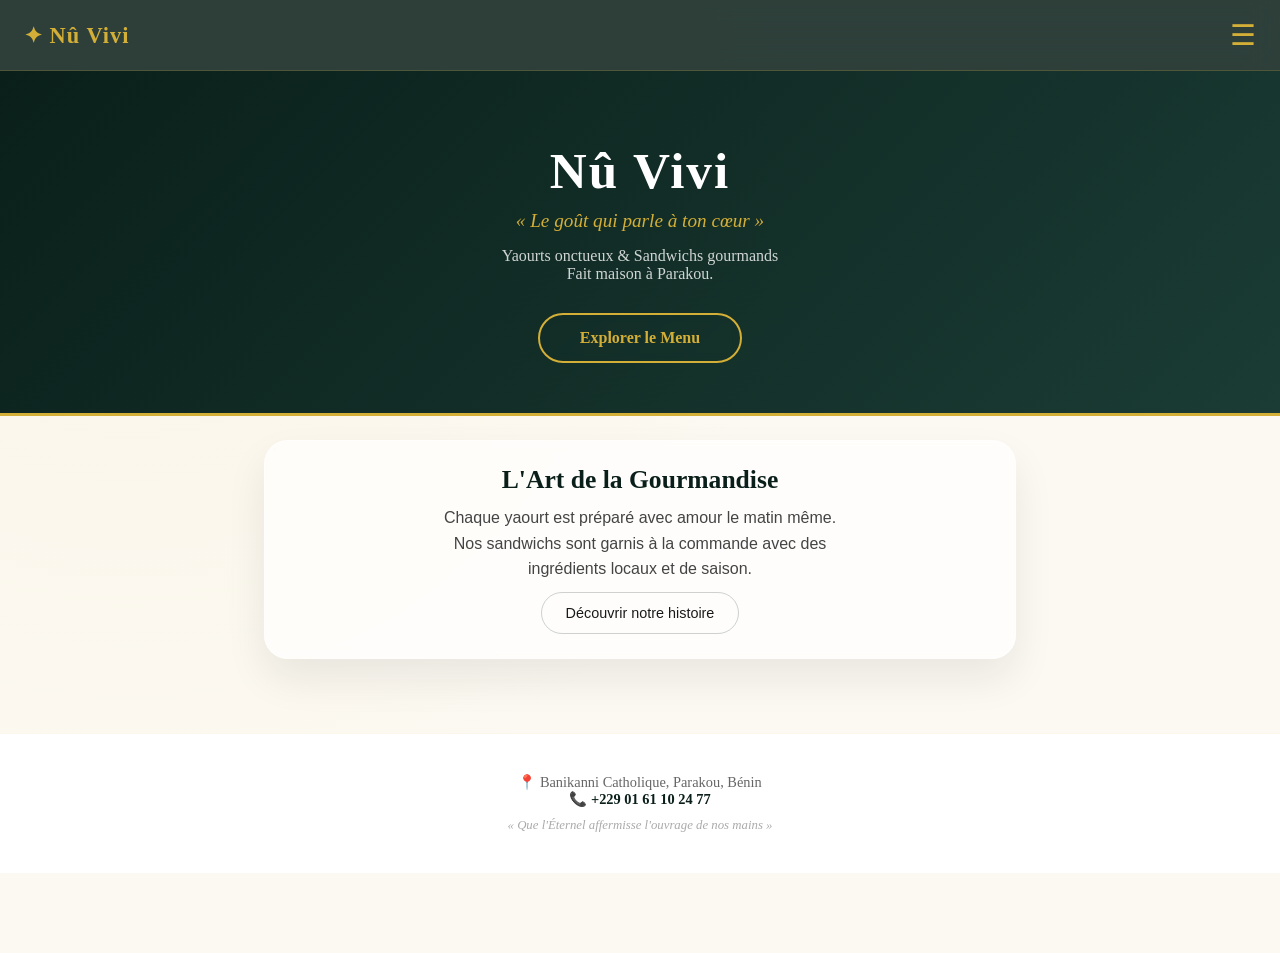
==== commit b6cb669a: "Update index.html" ====
--- a/index.html
+++ b/index.html
@@ -3,93 +3,51 @@
 <head>
     <meta charset="UTF-8">
     <meta name="viewport" content="width=device-width, initial-scale=1.0, maximum-scale=1.0, user-scalable=yes">
-    <title>Nû Vivi</title>
+    <title>Nû Vivi - Accueil</title>
     <link rel="stylesheet" href="style.css">
 </head>
 <body>
+    <!-- Menu Mobile -->
     <nav class="mobile-nav">
         <div class="logo">✦ Nû Vivi</div>
         <div class="hamburger" onclick="toggleMenu()">☰</div>
     </nav>
     <div id="menu-overlay" class="menu-overlay">
         <a href="index.html" onclick="toggleMenu()">Accueil</a>
-        <a href="menu.html" onclick="toggleMenu()">Catalogue</a>
+        <a href="menu.html" onclick="toggleMenu()">Notre Menu</a>
         <a href="about.html" onclick="toggleMenu()">À Propos</a>
+        <a href="cart.html" onclick="toggleMenu()" class="cart-link">🛒 Panier (<span id="mobile-cart-count">0</span>)</a>
     </div>
 
-    <header class="hero">
+    <!-- Section Héro -->
+    <header class="hero fade-in-up">
         <h1>Nû Vivi</h1>
-        <p class="slogan">Le goût qui parle à ton cœur ❤️</p>
-        <a href="menu.html" class="btn-primary">Voir le Menu complet</a>
+        <p class="slogan">« Le goût qui parle à ton cœur »</p>
+        <p class="sub-slogan">Yaourts onctueux & Sandwichs gourmands<br>Fait maison à Parakou.</p>
+        <a href="menu.html" class="btn-primary">Explorer le Menu</a>
     </header>
 
-    <section class="home-section">
-        <div class="home-header">
-            <h2>Nos incontournables</h2>
-            <a href="menu.html">Tout voir →</a>
-        </div>
-        <div class="horizontal-scroll">
-            <div class="horizontal-card fade-in-item" onclick="addToCart('Yaourt Vanille', 500)" style="animation-delay: 0.1s;">
-                <img src="images/yaourt_vanille.jpg" alt="Vanille">
-                <h4>Yaourt Vanille</h4>
-                <div class="price">500 F</div>
-            </div>
-            <div class="horizontal-card fade-in-item" onclick="addToCart('Yaourt Baobab', 600)" style="animation-delay: 0.2s;">
-                <img src="images/yaourt_baobab.jpg" alt="Baobab">
-                <h4>Yaourt Baobab</h4>
-                <div class="price">600 F</div>
-            </div>
-            <div class="horizontal-card fade-in-item" onclick="addToCart('Sandwich Poulet', 1200)" style="animation-delay: 0.3s;">
-                <img src="images/sandwich_poulet.jpg" alt="Sandwich Poulet">
-                <h4>Sandwich Poulet</h4>
-                <div class="price">1200 F</div>
-            </div>
+    <!-- Section À Propos Rapide -->
+    <section class="section fade-in-up" style="animation-delay: 0.2s;">
+        <div class="card" style="background: rgba(255,255,255,0.7); backdrop-filter: blur(5px); text-align: center;">
+            <h2 style="color: var(--green-deep); font-size: 1.6rem; margin-bottom: 10px;">L'Art de la Gourmandise</h2>
+            <p style="font-family: sans-serif; line-height: 1.6; color: #444; max-width: 400px; margin: 0 auto;">
+                Chaque yaourt est préparé avec amour le matin même. Nos sandwichs sont garnis à la commande avec des ingrédients locaux et de saison.
+            </p>
+            <a href="about.html" class="btn-secondary">Découvrir notre histoire</a>
         </div>
     </section>
 
-    <section class="home-section">
-        <div class="home-header">
-            <h2>Pourquoi Nû Vivi ?</h2>
-        </div>
-        <div style="display:flex; gap:10px; overflow-x:auto; padding-bottom:10px;">
-            <div style="background:#fff; border-radius:20px; padding:15px; flex:0 0 140px; text-align:center; box-shadow:0 4px 10px rgba(0,0,0,0.03);">
-                <span style="font-size:2rem;">🥛</span>
-                <p style="font-size:0.8rem; font-weight:600; margin-top:5px;">100% Naturel</p>
-            </div>
-            <div style="background:#fff; border-radius:20px; padding:15px; flex:0 0 140px; text-align:center; box-shadow:0 4px 10px rgba(0,0,0,0.03);">
-                <span style="font-size:2rem;">👩‍🍳</span>
-                <p style="font-size:0.8rem; font-weight:600; margin-top:5px;">Fait Maison</p>
-            </div>
-            <div style="background:#fff; border-radius:20px; padding:15px; flex:0 0 140px; text-align:center; box-shadow:0 4px 10px rgba(0,0,0,0.03);">
-                <span style="font-size:2rem;">🛵</span>
-                <p style="font-size:0.8rem; font-weight:600; margin-top:5px;">Livraison Dispo</p>
-            </div>
-        </div>
-    </section>
-
-    <!-- Barre de panier flottante (Apparaît si des produits sont ajoutés) -->
-    <a href="cart.html" class="floating-cart-bar" id="floating-cart">
-        <div class="cart-left">
-            <span class="badge" id="cart-badge">0</span>
-            <span>Voir mon panier</span>
-        </div>
-        <div class="cart-right">
-            <span id="cart-total-mini">0 F</span> →
-        </div>
-    </a>
-
+    <!-- Pied de page -->
     <footer>
-        <p>📍 Parakou, Bénin</p>
+        <p>📍 Banikanni Catholique, Parakou, Bénin</p>
         <p>📞 <a href="https://wa.me/2290161102477">+229 01 61 10 24 77</a></p>
+        <p class="verse">« Que l'Éternel affermisse l'ouvrage de nos mains »</p>
     </footer>
 
     <script src="script.js"></script>
     <script>
-        document.addEventListener('DOMContentLoaded', () => {
-            updateBadge();
-            updateCartCount();
-            updateMiniTotal();
-        });
+        document.addEventListener('DOMContentLoaded', updateCartCount);
     </script>
 </body>
 </html>
--- a/style.css
+++ b/style.css
@@ -1,233 +1,123 @@
-/* style.css - Version "App Mobile Premium" */
+/* style.css - Version Luxe & Animée */
 :root {
-    --green-dark: #0A2B24; /* Vert profond forêt */
-    --gold-light: #E8C87A; /* Or doux et lumineux */
-    --gold-pale: #F8F0E0;  /* Beige crème doré */
-    --white-cream: #FFFCF7;
+    --green-deep: #0a1f1a; /* Vert très foncé, chic */
+    --gold-light: #d4af37; /* Or classique */
+    --gold-pale: #f0e6c8;  /* Or pâle pour les fonds */
+    --cream: #fcf9f2;      /* Crème pour les cartes */
+    --text-dark: #1a1a1a;
+    --text-gold: #b8860b;
     --whatsapp: #25D366;
-    --shadow-card: 0 12px 25px rgba(10, 43, 36, 0.08);
-    --radius-card: 28px;
+    --shadow-elegant: 0 20px 40px rgba(10, 31, 26, 0.08);
+    --radius-lux: 24px;
 }
 
 * { box-sizing: border-box; margin: 0; padding: 0; }
 
 body { 
-    font-family: -apple-system, BlinkMacSystemFont, "Segoe UI", Roboto, Helvetica, Arial, sans-serif;
-    background-color: var(--white-cream);
-    color: var(--green-dark);
-    padding-bottom: 100px; /* Espace énorme pour le panier flottant */
-}
-
-/* --- ANIMATIONS & EFFETS --- */
-@keyframes fadeSlide {
-    from { opacity: 0; transform: translateY(15px) scale(0.95); }
-    to { opacity: 1; transform: translateY(0) scale(1); }
-}
-.fade-in-item {
-    animation: fadeSlide 0.5s cubic-bezier(0.2, 0.8, 0.2, 1) forwards;
-    opacity: 0;
-}
-
-/* --- NAVIGATION (Très fine et chic) --- */
+    font-family: 'Palatino', 'Playfair Display', Georgia, serif; /* Police à empattement pour le luxe */
+    background-color: var(--cream);
+    background-image: radial-gradient(circle at 10% 20%, rgba(212, 175, 55, 0.05) 0%, transparent 50%);
+    color: var(--text-dark);
+    padding-bottom: 80px; /* Espace pour le bouton flottant */
+    overflow-x: hidden;
+}
+
+/* --- ANIMATIONS GLOBALES (Effet de glissement) --- */
+@keyframes fadeUp {
+    from { opacity: 0; transform: translateY(30px); }
+    to { opacity: 1; transform: translateY(0); }
+}
+.fade-in-up {
+    animation: fadeUp 0.8s cubic-bezier(0.2, 0.8, 0.2, 1) forwards;
+    opacity: 0; /* Caché au départ */
+}
+
+/* --- NAVIGATION (Verre dépoli) --- */
 .mobile-nav {
-    background: var(--green-dark);
+    background: rgba(10, 31, 26, 0.85); /* Vert profond semi-transparent */
+    backdrop-filter: blur(15px);
+    -webkit-backdrop-filter: blur(15px);
     color: #fff;
-    padding: 16px 24px;
+    padding: 18px 24px;
     display: flex;
     justify-content: space-between;
     align-items: center;
     position: sticky;
     top: 0;
     z-index: 1000;
-}
-.logo { font-size: 1.2rem; font-weight: 700; letter-spacing: 1.5px; color: var(--gold-light); }
-.hamburger { font-size: 1.6rem; cursor: pointer; color: #fff; }
-
-/* --- MENU OVERLAY --- */
+    border-bottom: 1px solid rgba(212, 175, 55, 0.2);
+}
+.logo { font-size: 1.4rem; font-weight: bold; letter-spacing: 1px; color: var(--gold-light); }
+.hamburger { font-size: 1.8rem; cursor: pointer; color: var(--gold-light); }
+
+/* --- MENU OVERLAY (Luxe sombre) --- */
 .menu-overlay {
     display: none;
     flex-direction: column;
     position: fixed;
-    top: 60px; left: 0; width: 100%; height: calc(100vh - 60px);
-    background: var(--green-dark);
+    top: 70px; left: 0; width: 100%; height: calc(100vh - 70px);
+    background: rgba(10, 31, 26, 0.98);
+    backdrop-filter: blur(10px);
     padding: 30px 24px;
     z-index: 999;
 }
-.menu-overlay.active { display: flex; animation: fadeSlide 0.3s ease-out; }
+.menu-overlay.active { display: flex; animation: fadeUp 0.4s ease-out; }
 .menu-overlay a {
     color: var(--gold-pale);
     text-decoration: none;
-    padding: 20px 0;
-    border-bottom: 1px solid rgba(255,255,255,0.05);
-    font-size: 1.3rem;
-    font-weight: 500;
-    transition: color 0.3s;
+    padding: 24px 0;
+    border-bottom: 1px solid rgba(212, 175, 55, 0.15);
+    font-size: 1.4rem;
+    font-weight: 300;
+    letter-spacing: 2px;
+    transition: all 0.3s;
 }
 .menu-overlay a:hover, .menu-overlay .cart-link { color: var(--gold-light); }
 
-/* --- ACCUEIL (Hero) --- */
+/* --- HERO (Accueil) --- */
 .hero {
-    background: var(--green-dark);
-    padding: 40px 24px 60px;
+    background: linear-gradient(135deg, #0a1f1a 0%, #1a3c34 100%);
+    color: #fff;
+    padding: 70px 24px 50px;
     text-align: center;
-    border-bottom-left-radius: 40px;
-    border-bottom-right-radius: 40px;
-    margin-bottom: 20px;
-}
-.hero h1 { font-size: 2.5rem; color: #fff; letter-spacing: 0.5px; }
-.hero .slogan { font-size: 1rem; color: var(--gold-light); font-weight: 300; margin: 8px 0 20px; }
+    position: relative;
+    border-bottom: 3px solid var(--gold-light);
+}
+.hero h1 { font-size: 3.2rem; margin-bottom: 10px; color: #fff; letter-spacing: 2px; }
+.hero .slogan { font-size: 1.2rem; color: var(--gold-light); font-family: 'Georgia', serif; font-style: italic; margin-bottom: 15px;}
+.hero .sub-slogan { font-size: 1rem; opacity: 0.8; margin-bottom: 30px; font-weight: 300;}
+
+/* --- BOUTONS (Chic) --- */
 .btn-primary {
-    background: var(--gold-light);
-    color: var(--green-dark);
-    padding: 14px 35px;
+    background: transparent;
+    color: var(--gold-light);
+    padding: 14px 40px;
+    border: 2px solid var(--gold-light);
     border-radius: 50px;
     text-decoration: none;
-    font-weight: 700;
+    font-weight: bold;
     display: inline-block;
-    font-size: 0.95rem;
-    box-shadow: 0 4px 15px rgba(232, 200, 122, 0.3);
-}
-
-/* --- MINI CATALOGUE ACCUEIL --- */
-.home-section { padding: 0 24px 20px; }
-.home-header { display: flex; justify-content: space-between; align-items: center; margin-bottom: 15px; }
-.home-header h2 { font-size: 1.2rem; font-weight: 700; }
-.home-header a { color: var(--gold-light); text-decoration: none; font-size: 0.9rem; font-weight: 600; }
-
-.horizontal-scroll {
-    display: flex;
-    overflow-x: auto;
-    gap: 16px;
-    padding-bottom: 10px;
-    scrollbar-width: none; /* Cache la barre de scroll sur Firefox */
-}
-.horizontal-scroll::-webkit-scrollbar { display: none; /* Cache la barre de scroll sur Safari/Chrome */ }
-
-.horizontal-card {
-    flex: 0 0 140px;
-    background: #fff;
-    border-radius: var(--radius-card);
-    padding: 15px;
-    text-align: center;
-    box-shadow: var(--shadow-card);
-    cursor: pointer;
-    transition: transform 0.2s;
-}
-.horizontal-card:active { transform: scale(0.95); }
-.horizontal-card img { width: 80px; height: 80px; object-fit: contain; margin-bottom: 10px; }
-.horizontal-card h4 { font-size: 0.9rem; margin-bottom: 4px; }
-.horizontal-card .price { font-weight: 700; color: var(--gold-light); font-size: 1rem; }
-
-/* --- MENU COMPLET (GRID) --- */
-.page-header { text-align: center; padding: 30px 20px 10px; }
-.page-header h1 { font-size: 2rem; color: var(--green-dark); }
-
-.category-title { 
-    font-size: 1.4rem; 
-    margin: 30px 0 15px; 
-    padding-left: 24px; 
-    color: var(--green-dark); 
-}
-
-.product-grid { 
-    display: grid; 
-    grid-template-columns: 1fr 1fr; 
-    gap: 16px; 
-    padding: 0 24px 20px; 
-}
-
-.product-card {
-    background: #fff;
-    border-radius: var(--radius-card);
-    overflow: hidden;
-    box-shadow: var(--shadow-card);
-    cursor: pointer;
-    transition: all 0.2s cubic-bezier(0.2, 0.8, 0.2, 1);
-}
-.product-card:active { transform: scale(0.96); box-shadow: 0 5px 10px rgba(0,0,0,0.05); }
-
-.product-img { 
-    height: 130px; 
-    background: #f9f6f0; 
-    display: flex; 
-    justify-content: center; 
-    align-items: center;
-    padding: 15px;
-}
-.product-img img { width: 100%; height: 100%; object-fit: contain; }
-
-.product-info { padding: 0 16px 16px; text-align: center; }
-.product-info h3 { font-size: 0.95rem; margin-bottom: 6px; color: var(--green-dark); }
-.product-info .price { font-weight: 800; color: var(--gold-light); font-size: 1.2rem; }
-
-/* --- PANIER FLOTTANT (Le plus important) --- */
-.floating-cart-bar {
-    position: fixed;
-    bottom: 20px;
-    left: 20px;
-    right: 20px;
-    background: var(--green-dark);
-    border-radius: 60px;
-    padding: 12px 20px;
-    display: flex;
-    justify-content: space-between;
-    align-items: center;
-    z-index: 900;
-    box-shadow: 0 10px 30px rgba(10, 43, 36, 0.4);
-    border: 1px solid rgba(232, 200, 122, 0.2);
+    font-size: 1rem;
+    transition: all 0.4s;
+    backdrop-filter: blur(5px);
+}
+.btn-primary:active { background: var(--gold-light); color: var(--green-deep); transform: scale(0.95); }
+
+.btn-secondary {
+    background: transparent;
+    color: var(--text-dark);
+    border: 1px solid rgba(10, 31, 26, 0.2);
+    padding: 12px 24px;
+    border-radius: 50px;
     text-decoration: none;
-    color: #fff;
-}
-.floating-cart-bar .cart-left { display: flex; align-items: center; gap: 12px; }
-.floating-cart-bar .badge { 
-    background: var(--gold-light); 
-    color: var(--green-dark); 
-    border-radius: 50%; 
-    width: 28px; height: 28px; 
-    display: flex; justify-content: center; align-items: center; 
-    font-weight: 700; font-size: 0.9rem;
-}
-.floating-cart-bar .cart-right { font-weight: 700; font-size: 1.1rem; }
-.floating-cart-bar .cart-right span { color: var(--gold-light); margin-left: 5px; }
-
-/* --- PAGE PANIER (Commandes) --- */
-.page-cart { padding: 0 24px 20px; }
-.cart-item {
-    background: #fff;
-    padding: 16px;
-    border-radius: var(--radius-card);
-    display: flex;
-    justify-content: space-between;
-    align-items: center;
-    margin-bottom: 12px;
-    box-shadow: var(--shadow-card);
-}
-.cart-item h4 { font-size: 1rem; font-weight: 600; }
-.cart-item .item-price { color: var(--gold-light); font-weight: 700; }
-.btn-remove { background: #f0f0f0; border: none; border-radius: 50%; width: 30px; height: 30px; color: #c0392b; font-weight: bold; cursor: pointer; }
-
-.cart-summary {
-    background: #fff;
-    padding: 20px;
-    border-radius: var(--radius-card);
-    margin-bottom: 20px;
-    box-shadow: var(--shadow-card);
-}
-.total-line { display: flex; justify-content: space-between; font-weight: 700; font-size: 1.3rem; }
-
-.form-card { background: #fff; padding: 24px; border-radius: var(--radius-card); box-shadow: var(--shadow-card); }
-.form-group { margin-bottom: 16px; }
-.form-group label { display: block; margin-bottom: 6px; font-weight: 600; font-size: 0.9rem; color: var(--green-dark);}
-.form-group input, .form-group textarea {
-    width: 100%;
-    padding: 14px;
-    border: 1px solid #eee;
-    border-radius: 16px;
-    font-size: 1rem;
-    background: #fafafa;
-}
-.form-group input:focus, .form-group textarea:focus { outline: 2px solid var(--gold-light); border-color: transparent; }
-
+    display: inline-block;
+    margin-top: 10px;
+    font-family: sans-serif;
+    font-weight: 500;
+    font-size: 0.9rem;
+}
+
+/* --- BOUTON WHATSAPP (Élégant mais visible) --- */
 .btn-whatsapp {
     background: var(--whatsapp);
     color: #fff;
@@ -236,26 +126,191 @@
     padding: 18px;
     border-radius: 60px;
     font-size: 1.2rem;
-    font-weight: 700;
+    font-weight: bold;
     cursor: pointer;
+    margin-top: 20px;
     box-shadow: 0 8px 20px rgba(37, 211, 102, 0.3);
-    margin-top: 10px;
-}
-
-/* --- PAGE À PROPOS --- */
+    transition: transform 0.2s;
+}
+.btn-whatsapp:active { transform: scale(0.96); }
+
+/* --- SECTIONS COMMUNES --- */
+.section { padding: 24px; max-width: 800px; margin: auto; }
+.page-header { text-align: center; padding: 40px 20px 20px; }
+.page-header h1 { color: var(--green-deep); font-size: 2.4rem; letter-spacing: 1px; }
+.page-header p { color: #666; font-family: sans-serif; letter-spacing: 1px;}
+
+/* --- CARTES PRODUITS (Menu) --- */
+.product-grid { 
+    display: grid; 
+    grid-template-columns: 1fr 1fr; 
+    gap: 18px; 
+    padding-bottom: 20px;
+}
+.category-title { 
+    margin: 40px 0 20px; 
+    color: var(--green-deep); 
+    font-size: 1.6rem;
+    border-bottom: 2px solid var(--gold-light); 
+    padding-bottom: 10px;
+    display: inline-block;
+}
+
+.product-card {
+    background: #fff;
+    border-radius: var(--radius-lux);
+    overflow: hidden;
+    box-shadow: var(--shadow-elegant);
+    cursor: pointer;
+    transition: all 0.3s cubic-bezier(0.2, 0.8, 0.2, 1);
+    border: 1px solid rgba(255,255,255,0.5);
+}
+.product-card:active { transform: scale(0.96); box-shadow: 0 5px 15px rgba(0,0,0,0.1); }
+.product-card:nth-child(1) { animation-delay: 0.1s; }
+.product-card:nth-child(2) { animation-delay: 0.2s; }
+.product-card:nth-child(3) { animation-delay: 0.3s; }
+.product-card:nth-child(4) { animation-delay: 0.4s; }
+
+.product-img { 
+    height: 140px; 
+    background: #f4f0eb; 
+    overflow: hidden; 
+    display: flex; 
+    justify-content: center; 
+    align-items: center;
+    position: relative;
+}
+.product-img img { width: 100%; height: 100%; object-fit: cover; transition: transform 0.5s; }
+.product-card:active .product-img img { transform: scale(1.05); }
+
+.product-info { padding: 14px 16px 18px; text-align: center; background: rgba(255,255,255,0.9); }
+.product-info h3 { font-size: 1rem; margin-bottom: 4px; color: var(--green-deep); font-weight: 600;}
+.product-info .price { 
+    font-weight: bold; 
+    color: var(--text-gold); 
+    font-size: 1.1rem; 
+    display: inline-block;
+    background: var(--gold-pale);
+    padding: 2px 12px;
+    border-radius: 30px;
+}
+
+/* --- FLOTTANT PANIER (Luxe) --- */
+.floating-cart {
+    position: fixed;
+    bottom: 30px;
+    right: 30px;
+    background: var(--green-deep);
+    color: var(--gold-light);
+    width: 70px;
+    height: 70px;
+    border-radius: 50%;
+    display: flex;
+    justify-content: center;
+    align-items: center;
+    text-decoration: none;
+    font-size: 2rem;
+    box-shadow: 0 10px 30px rgba(10, 31, 26, 0.4);
+    z-index: 900;
+    border: 2px solid var(--gold-light);
+}
+.badge {
+    position: absolute;
+    top: -2px; right: -2px;
+    background: #fff;
+    color: var(--green-deep);
+    border-radius: 50%;
+    width: 26px; height: 26px;
+    font-size: 0.8rem;
+    font-weight: bold;
+    display: flex; justify-content: center; align-items: center;
+    border: 1px solid var(--gold-light);
+}
+
+/* --- PANIER & FORMULAIRE (Carte Luxe) --- */
+.cart-items { margin-bottom: 20px; }
+.cart-item {
+    background: #fff;
+    padding: 18px 20px;
+    border-radius: var(--radius-lux);
+    display: flex;
+    justify-content: space-between;
+    align-items: center;
+    margin-bottom: 12px;
+    box-shadow: 0 4px 15px rgba(0,0,0,0.03);
+    border: 1px solid rgba(212, 175, 55, 0.1);
+}
+.cart-item h4 { font-size: 1.1rem; color: var(--green-deep); }
+.cart-item .item-price { color: var(--text-gold); font-weight: bold; font-family: sans-serif;}
+.btn-remove { background: none; border: none; color: #c0392b; font-size: 1.2rem; cursor: pointer; opacity: 0.6; }
+
+.cart-summary {
+    background: rgba(255,255,255,0.8);
+    backdrop-filter: blur(10px);
+    padding: 20px;
+    border-radius: var(--radius-lux);
+    margin-bottom: 24px;
+    border: 1px solid rgba(212, 175, 55, 0.2);
+}
+.total-line { display: flex; justify-content: space-between; font-weight: bold; font-size: 1.3rem; margin-top: 10px; color: var(--green-deep); }
+
+.form-card { 
+    padding: 24px; 
+    background: rgba(255,255,255,0.6);
+    backdrop-filter: blur(10px);
+    border-radius: var(--radius-lux); 
+    border: 1px solid rgba(255,255,255,0.8);
+    box-shadow: var(--shadow-elegant);
+}
+.form-group { margin-bottom: 18px; }
+.form-group label { display: block; margin-bottom: 8px; font-weight: 500; font-size: 0.9rem; color: var(--green-deep); letter-spacing: 0.5px;}
+.form-group input, .form-group textarea {
+    width: 100%;
+    padding: 16px;
+    border: 1px solid rgba(0,0,0,0.05);
+    border-radius: 16px;
+    font-size: 1rem;
+    background: #fff;
+    box-shadow: inset 0 2px 4px rgba(0,0,0,0.02);
+}
+.form-group input:focus, .form-group textarea:focus { outline: 2px solid var(--gold-light); border-color: transparent; background: #fff;}
+
+/* --- PAGE À PROPOS (Chic) --- */
 .card {
     background: #fff;
-    border-radius: var(--radius-card);
+    border-radius: var(--radius-lux);
     padding: 24px;
-    margin: 0 24px 20px;
-    box-shadow: var(--shadow-card);
-}
-.profile-card { text-align: center; padding: 30px; }
-.profile-img .placeholder-img { font-size: 3.5rem; background: var(--gold-pale); width: 90px; height: 90px; border-radius: 50%; display: flex; justify-content: center; align-items: center; margin: 0 auto 15px; border: 3px solid var(--gold-light);}
-.role { color: var(--gold-light); font-weight: 600; font-size: 0.9rem; letter-spacing: 1px; }
+    margin-bottom: 20px;
+    box-shadow: var(--shadow-elegant);
+    border: 1px solid rgba(255,255,255,0.5);
+}
+.profile-card { text-align: center; padding: 30px 24px; }
+.profile-img .placeholder-img { 
+    font-size: 4rem; 
+    background: linear-gradient(135deg, var(--gold-pale), #fff);
+    width: 100px; height: 100px; 
+    border-radius: 50%; 
+    display: flex; 
+    justify-content: center; 
+    align-items: center; 
+    margin: 0 auto 15px; 
+    border: 3px solid var(--gold-light);
+    box-shadow: 0 10px 20px rgba(212, 175, 55, 0.2);
+}
+.role { color: var(--text-gold); font-weight: bold; font-size: 0.9rem; letter-spacing: 1px; }
+.divider { height: 2px; width: 60px; background: var(--gold-light); margin: 15px auto; border-radius: 10px; }
 .values-list { list-style: none; padding: 0; }
-.values-list li { padding: 12px 0; border-bottom: 1px solid #f5f5f5; }
+.values-list li { padding: 12px 0; border-bottom: 1px solid rgba(0,0,0,0.03); font-family: sans-serif;}
 
 /* --- FOOTER --- */
-footer { text-align: center; padding: 30px 20px; font-size: 0.85rem; color: #999; background: var(--green-dark); border-top-left-radius: 40px; border-top-right-radius: 40px; margin-top: 30px; color: #ccc; }
-footer a { color: var(--gold-light); text-decoration: none; font-weight: 600; }
+footer {
+    text-align: center;
+    padding: 40px 20px;
+    font-size: 0.9rem;
+    color: #666;
+    background: #fff;
+    margin-top: 30px;
+    border-top: 1px solid rgba(212, 175, 55, 0.1);
+}
+footer a { color: var(--green-deep); text-decoration: none; font-weight: bold; }
+.verse { font-style: italic; color: #aaa; margin-top: 10px; font-size: 0.8rem; font-family: 'Georgia', serif;}
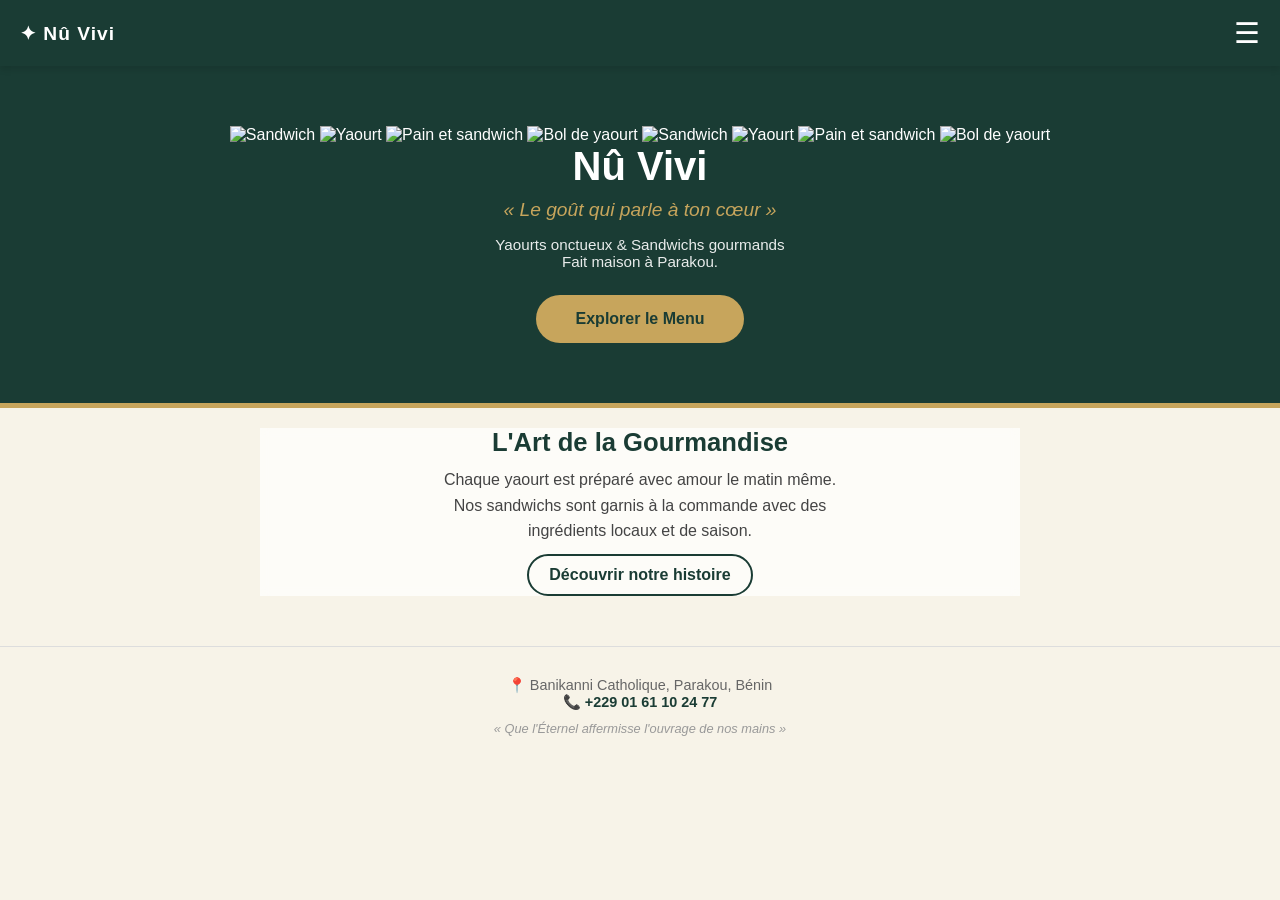
==== commit 0987c4bb: "Update index.html" ====
--- a/index.html
+++ b/index.html
@@ -19,12 +19,31 @@
         <a href="cart.html" onclick="toggleMenu()" class="cart-link">🛒 Panier (<span id="mobile-cart-count">0</span>)</a>
     </div>
 
-    <!-- Section Héro -->
-    <header class="hero fade-in-up">
-        <h1>Nû Vivi</h1>
-        <p class="slogan">« Le goût qui parle à ton cœur »</p>
-        <p class="sub-slogan">Yaourts onctueux & Sandwichs gourmands<br>Fait maison à Parakou.</p>
-        <a href="menu.html" class="btn-primary">Explorer le Menu</a>
+    <!-- Section Héro avec Carrousel d'images en fond -->
+    <header class="hero hero-carousel fade-in-up">
+        <!-- Les images défilent ici en arrière-plan -->
+        <div class="carousel-container">
+            <div class="carousel-track">
+                <!-- Utilisation d'images fictives Unsplash (libres de droit) -->
+                <img src="https://images.unsplash.com/photo-1540713434-6a5407d2a50b?w=800&q=80" alt="Sandwich" class="carousel-slide">
+                <img src="https://images.unsplash.com/photo-1563729768-2732914e99ae?w=800&q=80" alt="Yaourt" class="carousel-slide">
+                <img src="https://images.unsplash.com/photo-1581224463294-3a11c8256c7d?w=800&q=80" alt="Pain et sandwich" class="carousel-slide">
+                <img src="https://images.unsplash.com/photo-1547592166-23ac45744acd?w=800&q=80" alt="Bol de yaourt" class="carousel-slide">
+                <!-- On répète les images pour un défilement infini parfait -->
+                <img src="https://images.unsplash.com/photo-1540713434-6a5407d2a50b?w=800&q=80" alt="Sandwich" class="carousel-slide">
+                <img src="https://images.unsplash.com/photo-1563729768-2732914e99ae?w=800&q=80" alt="Yaourt" class="carousel-slide">
+                <img src="https://images.unsplash.com/photo-1581224463294-3a11c8256c7d?w=800&q=80" alt="Pain et sandwich" class="carousel-slide">
+                <img src="https://images.unsplash.com/photo-1547592166-23ac45744acd?w=800&q=80" alt="Bol de yaourt" class="carousel-slide">
+            </div>
+        </div>
+
+        <!-- Le contenu texte par-dessus les images -->
+        <div class="hero-content">
+            <h1>Nû Vivi</h1>
+            <p class="slogan">« Le goût qui parle à ton cœur »</p>
+            <p class="sub-slogan">Yaourts onctueux & Sandwichs gourmands<br>Fait maison à Parakou.</p>
+            <a href="menu.html" class="btn-primary">Explorer le Menu</a>
+        </div>
     </header>
 
     <!-- Section À Propos Rapide -->
--- a/style.css
+++ b/style.css
@@ -1,316 +1,214 @@
-/* style.css - Version Luxe & Animée */
+/* style.css */
 :root {
-    --green-deep: #0a1f1a; /* Vert très foncé, chic */
-    --gold-light: #d4af37; /* Or classique */
-    --gold-pale: #f0e6c8;  /* Or pâle pour les fonds */
-    --cream: #fcf9f2;      /* Crème pour les cartes */
-    --text-dark: #1a1a1a;
-    --text-gold: #b8860b;
+    --green-dark: #1a3c34;
+    --gold: #c7a55c;
+    --beige: #f7f3e8;
+    --white: #ffffff;
     --whatsapp: #25D366;
-    --shadow-elegant: 0 20px 40px rgba(10, 31, 26, 0.08);
-    --radius-lux: 24px;
+    --radius: 16px;
 }
 
 * { box-sizing: border-box; margin: 0; padding: 0; }
-
 body { 
-    font-family: 'Palatino', 'Playfair Display', Georgia, serif; /* Police à empattement pour le luxe */
-    background-color: var(--cream);
-    background-image: radial-gradient(circle at 10% 20%, rgba(212, 175, 55, 0.05) 0%, transparent 50%);
-    color: var(--text-dark);
-    padding-bottom: 80px; /* Espace pour le bouton flottant */
-    overflow-x: hidden;
-}
-
-/* --- ANIMATIONS GLOBALES (Effet de glissement) --- */
-@keyframes fadeUp {
-    from { opacity: 0; transform: translateY(30px); }
-    to { opacity: 1; transform: translateY(0); }
-}
-.fade-in-up {
-    animation: fadeUp 0.8s cubic-bezier(0.2, 0.8, 0.2, 1) forwards;
-    opacity: 0; /* Caché au départ */
-}
-
-/* --- NAVIGATION (Verre dépoli) --- */
+    font-family: 'Segoe UI', Tahoma, Geneva, Verdana, sans-serif; 
+    background-color: var(--beige); 
+    color: var(--green-dark);
+    padding-bottom: 20px;
+}
+
+/* Navigation Mobile */
 .mobile-nav {
-    background: rgba(10, 31, 26, 0.85); /* Vert profond semi-transparent */
-    backdrop-filter: blur(15px);
-    -webkit-backdrop-filter: blur(15px);
-    color: #fff;
-    padding: 18px 24px;
+    background: var(--green-dark);
+    color: var(--white);
+    padding: 16px 20px;
     display: flex;
     justify-content: space-between;
     align-items: center;
     position: sticky;
     top: 0;
     z-index: 1000;
-    border-bottom: 1px solid rgba(212, 175, 55, 0.2);
-}
-.logo { font-size: 1.4rem; font-weight: bold; letter-spacing: 1px; color: var(--gold-light); }
-.hamburger { font-size: 1.8rem; cursor: pointer; color: var(--gold-light); }
-
-/* --- MENU OVERLAY (Luxe sombre) --- */
+    box-shadow: 0 4px 6px rgba(0,0,0,0.1);
+}
+.logo { font-size: 1.2rem; font-weight: bold; letter-spacing: 1px; }
+.hamburger { font-size: 1.8rem; cursor: pointer; }
+
+/* Menu Overlay (Mobile) */
 .menu-overlay {
     display: none;
     flex-direction: column;
     position: fixed;
-    top: 70px; left: 0; width: 100%; height: calc(100vh - 70px);
-    background: rgba(10, 31, 26, 0.98);
-    backdrop-filter: blur(10px);
-    padding: 30px 24px;
+    top: 60px; left: 0; width: 100%; height: calc(100vh - 60px);
+    background: var(--green-dark);
+    padding: 20px;
     z-index: 999;
-}
-.menu-overlay.active { display: flex; animation: fadeUp 0.4s ease-out; }
+    border-top: 2px solid var(--gold);
+}
+.menu-overlay.active { display: flex; }
 .menu-overlay a {
-    color: var(--gold-pale);
-    text-decoration: none;
-    padding: 24px 0;
-    border-bottom: 1px solid rgba(212, 175, 55, 0.15);
-    font-size: 1.4rem;
-    font-weight: 300;
-    letter-spacing: 2px;
-    transition: all 0.3s;
-}
-.menu-overlay a:hover, .menu-overlay .cart-link { color: var(--gold-light); }
-
-/* --- HERO (Accueil) --- */
+    color: var(--white);
+    text-decoration: none;
+    padding: 20px 0;
+    border-bottom: 1px solid rgba(255,255,255,0.1);
+    font-size: 1.2rem;
+}
+.menu-overlay .cart-link { color: var(--gold); }
+
+/* Hero Section */
 .hero {
-    background: linear-gradient(135deg, #0a1f1a 0%, #1a3c34 100%);
-    color: #fff;
-    padding: 70px 24px 50px;
+    background: var(--green-dark);
+    color: var(--white);
+    padding: 60px 20px;
     text-align: center;
-    position: relative;
-    border-bottom: 3px solid var(--gold-light);
-}
-.hero h1 { font-size: 3.2rem; margin-bottom: 10px; color: #fff; letter-spacing: 2px; }
-.hero .slogan { font-size: 1.2rem; color: var(--gold-light); font-family: 'Georgia', serif; font-style: italic; margin-bottom: 15px;}
-.hero .sub-slogan { font-size: 1rem; opacity: 0.8; margin-bottom: 30px; font-weight: 300;}
-
-/* --- BOUTONS (Chic) --- */
+    border-bottom: 5px solid var(--gold);
+}
+.hero h1 { font-size: 2.5rem; margin-bottom: 10px; }
+.hero .slogan { font-size: 1.2rem; color: var(--gold); margin-bottom: 15px; font-style: italic;}
+.hero .sub-slogan { font-size: 0.95rem; margin-bottom: 25px; opacity: 0.9; }
+
+/* Boutons */
 .btn-primary {
-    background: transparent;
-    color: var(--gold-light);
-    padding: 14px 40px;
-    border: 2px solid var(--gold-light);
+    background: var(--gold);
+    color: var(--green-dark);
+    padding: 15px 40px;
     border-radius: 50px;
     text-decoration: none;
     font-weight: bold;
     display: inline-block;
     font-size: 1rem;
-    transition: all 0.4s;
-    backdrop-filter: blur(5px);
-}
-.btn-primary:active { background: var(--gold-light); color: var(--green-deep); transform: scale(0.95); }
-
+}
 .btn-secondary {
     background: transparent;
-    color: var(--text-dark);
-    border: 1px solid rgba(10, 31, 26, 0.2);
-    padding: 12px 24px;
+    color: var(--green-dark);
+    border: 2px solid var(--green-dark);
+    padding: 10px 20px;
     border-radius: 50px;
     text-decoration: none;
     display: inline-block;
     margin-top: 10px;
-    font-family: sans-serif;
-    font-weight: 500;
-    font-size: 0.9rem;
-}
-
-/* --- BOUTON WHATSAPP (Élégant mais visible) --- */
+    font-weight: bold;
+}
 .btn-whatsapp {
     background: var(--whatsapp);
-    color: #fff;
+    color: var(--white);
     border: none;
     width: 100%;
     padding: 18px;
-    border-radius: 60px;
+    border-radius: 50px;
     font-size: 1.2rem;
     font-weight: bold;
     cursor: pointer;
     margin-top: 20px;
-    box-shadow: 0 8px 20px rgba(37, 211, 102, 0.3);
+    box-shadow: 0 4px 10px rgba(37, 211, 102, 0.4);
+}
+
+/* Pages Communes */
+.section { padding: 20px; max-width: 800px; margin: auto; }
+.page-header { text-align: center; padding: 30px 20px 20px; }
+.page-header h1 { color: var(--green-dark); font-size: 2rem; }
+.page-header p { color: #666; }
+
+/* Cartes produits (Menu) */
+.product-grid { display: grid; grid-template-columns: 1fr 1fr; gap: 15px; }
+.category-title { margin: 30px 0 15px; color: var(--green-dark); border-bottom: 2px solid var(--gold); padding-bottom: 10px;}
+
+.product-card {
+    background: var(--white);
+    border-radius: var(--radius);
+    overflow: hidden;
+    box-shadow: 0 4px 8px rgba(0,0,0,0.05);
+    cursor: pointer;
     transition: transform 0.2s;
 }
-.btn-whatsapp:active { transform: scale(0.96); }
-
-/* --- SECTIONS COMMUNES --- */
-.section { padding: 24px; max-width: 800px; margin: auto; }
-.page-header { text-align: center; padding: 40px 20px 20px; }
-.page-header h1 { color: var(--green-deep); font-size: 2.4rem; letter-spacing: 1px; }
-.page-header p { color: #666; font-family: sans-serif; letter-spacing: 1px;}
-
-/* --- CARTES PRODUITS (Menu) --- */
-.product-grid { 
-    display: grid; 
-    grid-template-columns: 1fr 1fr; 
-    gap: 18px; 
-    padding-bottom: 20px;
-}
-.category-title { 
-    margin: 40px 0 20px; 
-    color: var(--green-deep); 
-    font-size: 1.6rem;
-    border-bottom: 2px solid var(--gold-light); 
-    padding-bottom: 10px;
-    display: inline-block;
-}
-
-.product-card {
-    background: #fff;
-    border-radius: var(--radius-lux);
-    overflow: hidden;
-    box-shadow: var(--shadow-elegant);
-    cursor: pointer;
-    transition: all 0.3s cubic-bezier(0.2, 0.8, 0.2, 1);
-    border: 1px solid rgba(255,255,255,0.5);
-}
-.product-card:active { transform: scale(0.96); box-shadow: 0 5px 15px rgba(0,0,0,0.1); }
-.product-card:nth-child(1) { animation-delay: 0.1s; }
-.product-card:nth-child(2) { animation-delay: 0.2s; }
-.product-card:nth-child(3) { animation-delay: 0.3s; }
-.product-card:nth-child(4) { animation-delay: 0.4s; }
-
-.product-img { 
-    height: 140px; 
-    background: #f4f0eb; 
-    overflow: hidden; 
-    display: flex; 
-    justify-content: center; 
-    align-items: center;
-    position: relative;
-}
-.product-img img { width: 100%; height: 100%; object-fit: cover; transition: transform 0.5s; }
-.product-card:active .product-img img { transform: scale(1.05); }
-
-.product-info { padding: 14px 16px 18px; text-align: center; background: rgba(255,255,255,0.9); }
-.product-info h3 { font-size: 1rem; margin-bottom: 4px; color: var(--green-deep); font-weight: 600;}
-.product-info .price { 
-    font-weight: bold; 
-    color: var(--text-gold); 
-    font-size: 1.1rem; 
-    display: inline-block;
-    background: var(--gold-pale);
-    padding: 2px 12px;
-    border-radius: 30px;
-}
-
-/* --- FLOTTANT PANIER (Luxe) --- */
+.product-card:active { transform: scale(0.98); }
+.product-img { height: 120px; background: #eee; overflow: hidden; display: flex; justify-content: center; align-items: center;}
+.product-img img { width: 100%; height: 100%; object-fit: cover; }
+.product-info { padding: 12px; text-align: center; }
+.product-info h3 { font-size: 0.95rem; margin-bottom: 5px; }
+.product-info .price { font-weight: bold; color: var(--gold); font-size: 1rem; }
+
+/* Flottant Panier */
 .floating-cart {
     position: fixed;
-    bottom: 30px;
-    right: 30px;
-    background: var(--green-deep);
-    color: var(--gold-light);
-    width: 70px;
-    height: 70px;
+    bottom: 25px;
+    right: 25px;
+    background: var(--green-dark);
+    color: var(--white);
+    width: 65px;
+    height: 65px;
     border-radius: 50%;
     display: flex;
     justify-content: center;
     align-items: center;
     text-decoration: none;
-    font-size: 2rem;
-    box-shadow: 0 10px 30px rgba(10, 31, 26, 0.4);
+    font-size: 1.8rem;
+    box-shadow: 0 4px 12px rgba(26, 60, 52, 0.4);
     z-index: 900;
-    border: 2px solid var(--gold-light);
 }
 .badge {
     position: absolute;
-    top: -2px; right: -2px;
-    background: #fff;
-    color: var(--green-deep);
+    top: -5px; right: -5px;
+    background: #ff4444;
+    color: white;
     border-radius: 50%;
-    width: 26px; height: 26px;
+    width: 22px; height: 22px;
     font-size: 0.8rem;
-    font-weight: bold;
     display: flex; justify-content: center; align-items: center;
-    border: 1px solid var(--gold-light);
-}
-
-/* --- PANIER & FORMULAIRE (Carte Luxe) --- */
+}
+
+/* Panier & Formulaire */
 .cart-items { margin-bottom: 20px; }
 .cart-item {
-    background: #fff;
-    padding: 18px 20px;
-    border-radius: var(--radius-lux);
+    background: var(--white);
+    padding: 15px;
+    border-radius: var(--radius);
     display: flex;
     justify-content: space-between;
     align-items: center;
-    margin-bottom: 12px;
-    box-shadow: 0 4px 15px rgba(0,0,0,0.03);
-    border: 1px solid rgba(212, 175, 55, 0.1);
-}
-.cart-item h4 { font-size: 1.1rem; color: var(--green-deep); }
-.cart-item .item-price { color: var(--text-gold); font-weight: bold; font-family: sans-serif;}
-.btn-remove { background: none; border: none; color: #c0392b; font-size: 1.2rem; cursor: pointer; opacity: 0.6; }
+    margin-bottom: 10px;
+    box-shadow: 0 2px 4px rgba(0,0,0,0.05);
+}
+.cart-item h4 { font-size: 1rem; }
+.cart-item .item-price { color: var(--gold); font-weight: bold; }
+.btn-remove { background: none; border: none; color: #ff4444; font-size: 1.2rem; cursor: pointer; }
 
 .cart-summary {
-    background: rgba(255,255,255,0.8);
-    backdrop-filter: blur(10px);
-    padding: 20px;
-    border-radius: var(--radius-lux);
-    margin-bottom: 24px;
-    border: 1px solid rgba(212, 175, 55, 0.2);
-}
-.total-line { display: flex; justify-content: space-between; font-weight: bold; font-size: 1.3rem; margin-top: 10px; color: var(--green-deep); }
-
-.form-card { 
-    padding: 24px; 
-    background: rgba(255,255,255,0.6);
-    backdrop-filter: blur(10px);
-    border-radius: var(--radius-lux); 
-    border: 1px solid rgba(255,255,255,0.8);
-    box-shadow: var(--shadow-elegant);
-}
-.form-group { margin-bottom: 18px; }
-.form-group label { display: block; margin-bottom: 8px; font-weight: 500; font-size: 0.9rem; color: var(--green-deep); letter-spacing: 0.5px;}
+    background: var(--white);
+    padding: 15px;
+    border-radius: var(--radius);
+    margin-bottom: 20px;
+    border: 1px solid #eee;
+}
+.total-line { display: flex; justify-content: space-between; font-weight: bold; font-size: 1.2rem; margin-top: 10px; }
+
+.form-card { padding: 20px; background: var(--white); border-radius: var(--radius); }
+.form-group { margin-bottom: 15px; }
+.form-group label { display: block; margin-bottom: 5px; font-weight: 500; font-size: 0.9rem;}
 .form-group input, .form-group textarea {
     width: 100%;
-    padding: 16px;
-    border: 1px solid rgba(0,0,0,0.05);
-    border-radius: 16px;
+    padding: 14px;
+    border: 1px solid #ddd;
+    border-radius: 10px;
     font-size: 1rem;
-    background: #fff;
-    box-shadow: inset 0 2px 4px rgba(0,0,0,0.02);
-}
-.form-group input:focus, .form-group textarea:focus { outline: 2px solid var(--gold-light); border-color: transparent; background: #fff;}
-
-/* --- PAGE À PROPOS (Chic) --- */
-.card {
-    background: #fff;
-    border-radius: var(--radius-lux);
-    padding: 24px;
-    margin-bottom: 20px;
-    box-shadow: var(--shadow-elegant);
-    border: 1px solid rgba(255,255,255,0.5);
-}
-.profile-card { text-align: center; padding: 30px 24px; }
-.profile-img .placeholder-img { 
-    font-size: 4rem; 
-    background: linear-gradient(135deg, var(--gold-pale), #fff);
-    width: 100px; height: 100px; 
-    border-radius: 50%; 
-    display: flex; 
-    justify-content: center; 
-    align-items: center; 
-    margin: 0 auto 15px; 
-    border: 3px solid var(--gold-light);
-    box-shadow: 0 10px 20px rgba(212, 175, 55, 0.2);
-}
-.role { color: var(--text-gold); font-weight: bold; font-size: 0.9rem; letter-spacing: 1px; }
-.divider { height: 2px; width: 60px; background: var(--gold-light); margin: 15px auto; border-radius: 10px; }
+    background: #fafafa;
+}
+.form-group input:focus, .form-group textarea:focus { outline: 2px solid var(--gold); border-color: transparent; }
+
+/* Page A Propos */
+.profile-card { text-align: center; }
+.profile-img .placeholder-img { font-size: 5rem; background: #eee; width: 120px; height: 120px; border-radius: 50%; display: flex; justify-content: center; align-items: center; margin: 0 auto 15px; border: 4px solid var(--gold);}
+.role { color: var(--gold); font-weight: bold; font-size: 0.9rem; }
+.divider { height: 2px; width: 50px; background: var(--gold); margin: 15px auto; }
 .values-list { list-style: none; padding: 0; }
-.values-list li { padding: 12px 0; border-bottom: 1px solid rgba(0,0,0,0.03); font-family: sans-serif;}
-
-/* --- FOOTER --- */
+.values-list li { padding: 10px 0; border-bottom: 1px solid #eee; }
+
+/* Footer */
 footer {
     text-align: center;
-    padding: 40px 20px;
+    padding: 30px 20px;
     font-size: 0.9rem;
     color: #666;
-    background: #fff;
+    border-top: 1px solid #ddd;
     margin-top: 30px;
-    border-top: 1px solid rgba(212, 175, 55, 0.1);
-}
-footer a { color: var(--green-deep); text-decoration: none; font-weight: bold; }
-.verse { font-style: italic; color: #aaa; margin-top: 10px; font-size: 0.8rem; font-family: 'Georgia', serif;}
+}
+footer a { color: var(--green-dark); text-decoration: none; font-weight: bold; }
+.verse { font-style: italic; color: #999; margin-top: 10px; font-size: 0.8rem; }
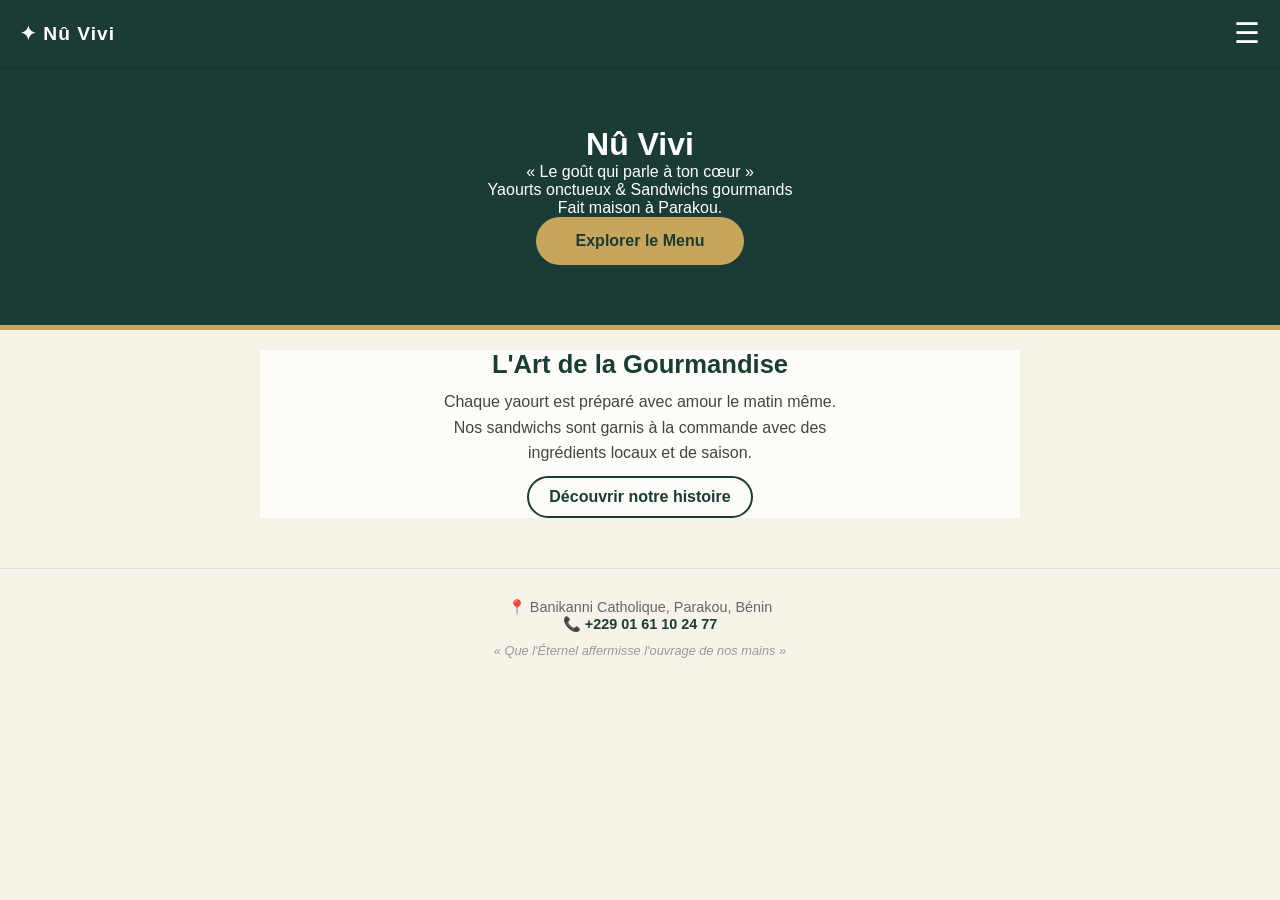
==== commit b755814e: "Update index.html" ====
--- a/index.html
+++ b/index.html
@@ -19,31 +19,12 @@
         <a href="cart.html" onclick="toggleMenu()" class="cart-link">🛒 Panier (<span id="mobile-cart-count">0</span>)</a>
     </div>
 
-    <!-- Section Héro avec Carrousel d'images en fond -->
-    <header class="hero hero-carousel fade-in-up">
-        <!-- Les images défilent ici en arrière-plan -->
-        <div class="carousel-container">
-            <div class="carousel-track">
-                <!-- Utilisation d'images fictives Unsplash (libres de droit) -->
-                <img src="https://images.unsplash.com/photo-1540713434-6a5407d2a50b?w=800&q=80" alt="Sandwich" class="carousel-slide">
-                <img src="https://images.unsplash.com/photo-1563729768-2732914e99ae?w=800&q=80" alt="Yaourt" class="carousel-slide">
-                <img src="https://images.unsplash.com/photo-1581224463294-3a11c8256c7d?w=800&q=80" alt="Pain et sandwich" class="carousel-slide">
-                <img src="https://images.unsplash.com/photo-1547592166-23ac45744acd?w=800&q=80" alt="Bol de yaourt" class="carousel-slide">
-                <!-- On répète les images pour un défilement infini parfait -->
-                <img src="https://images.unsplash.com/photo-1540713434-6a5407d2a50b?w=800&q=80" alt="Sandwich" class="carousel-slide">
-                <img src="https://images.unsplash.com/photo-1563729768-2732914e99ae?w=800&q=80" alt="Yaourt" class="carousel-slide">
-                <img src="https://images.unsplash.com/photo-1581224463294-3a11c8256c7d?w=800&q=80" alt="Pain et sandwich" class="carousel-slide">
-                <img src="https://images.unsplash.com/photo-1547592166-23ac45744acd?w=800&q=80" alt="Bol de yaourt" class="carousel-slide">
-            </div>
-        </div>
-
-        <!-- Le contenu texte par-dessus les images -->
-        <div class="hero-content">
-            <h1>Nû Vivi</h1>
-            <p class="slogan">« Le goût qui parle à ton cœur »</p>
-            <p class="sub-slogan">Yaourts onctueux & Sandwichs gourmands<br>Fait maison à Parakou.</p>
-            <a href="menu.html" class="btn-primary">Explorer le Menu</a>
-        </div>
+    <!-- Section Héro -->
+    <header class="hero fade-in-up">
+        <h1>Nû Vivi</h1>
+        <p class="slogan">« Le goût qui parle à ton cœur »</p>
+        <p class="sub-slogan">Yaourts onctueux & Sandwichs gourmands<br>Fait maison à Parakou.</p>
+        <a href="menu.html" class="btn-primary">Explorer le Menu</a>
     </header>
 
     <!-- Section À Propos Rapide -->
--- a/style.css
+++ b/style.css
@@ -1,4 +1,4 @@
-/* style.css */
+/* style.css - Version Finale "App Mobile Premium" */
 :root {
     --green-dark: #1a3c34;
     --gold: #c7a55c;
@@ -9,14 +9,29 @@
 }
 
 * { box-sizing: border-box; margin: 0; padding: 0; }
+
 body { 
     font-family: 'Segoe UI', Tahoma, Geneva, Verdana, sans-serif; 
     background-color: var(--beige); 
     color: var(--green-dark);
-    padding-bottom: 20px;
-}
-
-/* Navigation Mobile */
+    padding-bottom: 100px; /* Espace pour la barre flottante large */
+}
+
+/* --- ANIMATIONS GLOBALES --- */
+@keyframes fadeUp {
+    from { opacity: 0; transform: translateY(20px); }
+    to { opacity: 1; transform: translateY(0); }
+}
+.fade-in-up {
+    animation: fadeUp 0.6s cubic-bezier(0.2, 0.8, 0.2, 1) forwards;
+    opacity: 0;
+}
+.fade-in-item {
+    animation: fadeUp 0.5s cubic-bezier(0.2, 0.8, 0.2, 1) forwards;
+    opacity: 0;
+}
+
+/* --- NAVIGATION --- */
 .mobile-nav {
     background: var(--green-dark);
     color: var(--white);
@@ -32,7 +47,7 @@
 .logo { font-size: 1.2rem; font-weight: bold; letter-spacing: 1px; }
 .hamburger { font-size: 1.8rem; cursor: pointer; }
 
-/* Menu Overlay (Mobile) */
+/* --- MENU OVERLAY --- */
 .menu-overlay {
     display: none;
     flex-direction: column;
@@ -43,7 +58,7 @@
     z-index: 999;
     border-top: 2px solid var(--gold);
 }
-.menu-overlay.active { display: flex; }
+.menu-overlay.active { display: flex; animation: fadeUp 0.3s ease-out; }
 .menu-overlay a {
     color: var(--white);
     text-decoration: none;
@@ -53,7 +68,7 @@
 }
 .menu-overlay .cart-link { color: var(--gold); }
 
-/* Hero Section */
+/* --- HERO & CARROUSEL --- */
 .hero {
     background: var(--green-dark);
     color: var(--white);
@@ -61,11 +76,58 @@
     text-align: center;
     border-bottom: 5px solid var(--gold);
 }
-.hero h1 { font-size: 2.5rem; margin-bottom: 10px; }
-.hero .slogan { font-size: 1.2rem; color: var(--gold); margin-bottom: 15px; font-style: italic;}
-.hero .sub-slogan { font-size: 0.95rem; margin-bottom: 25px; opacity: 0.9; }
-
-/* Boutons */
+
+/* Version HERO avec Carrousel (pour la page Accueil) */
+.hero-carousel {
+    position: relative;
+    overflow: hidden;
+    padding: 80px 24px 70px;
+    min-height: 400px;
+    display: flex;
+    align-items: center;
+    justify-content: center;
+    border-bottom: 3px solid var(--gold);
+}
+.carousel-container {
+    position: absolute;
+    top: 0; left: 0; width: 100%; height: 100%; z-index: 0;
+}
+.carousel-track {
+    display: flex;
+    width: calc(100% * 8);
+    height: 100%;
+    animation: scrollCarousel 20s linear infinite;
+}
+.carousel-slide {
+    width: calc(100% / 4);
+    height: 100%;
+    object-fit: cover;
+    flex-shrink: 0;
+}
+@keyframes scrollCarousel {
+    0% { transform: translateX(0); }
+    100% { transform: translateX(calc(-100% / 2)); }
+}
+.hero-carousel::after {
+    content: '';
+    position: absolute;
+    top: 0; left: 0; right: 0; bottom: 0;
+    background: rgba(26, 60, 52, 0.65); /* Voile vert */
+    z-index: 1;
+}
+.hero-content {
+    position: relative;
+    z-index: 2;
+    text-align: center;
+    color: #fff;
+    max-width: 600px;
+}
+.hero-content h1 { font-size: 3.2rem; margin-bottom: 10px; letter-spacing: 2px; text-shadow: 0 4px 10px rgba(0,0,0,0.3); }
+.hero-content .slogan { font-size: 1.2rem; color: var(--gold); font-style: italic; margin-bottom: 15px; text-shadow: 0 2px 8px rgba(0,0,0,0.3);}
+.hero-content .sub-slogan { font-size: 1rem; opacity: 0.9; margin-bottom: 30px; font-weight: 300; text-shadow: 0 2px 8px rgba(0,0,0,0.3);}
+
+
+/* --- BOUTONS --- */
 .btn-primary {
     background: var(--gold);
     color: var(--green-dark);
@@ -75,7 +137,10 @@
     font-weight: bold;
     display: inline-block;
     font-size: 1rem;
-}
+    transition: transform 0.2s;
+}
+.btn-primary:active { transform: scale(0.95); }
+
 .btn-secondary {
     background: transparent;
     color: var(--green-dark);
@@ -87,6 +152,7 @@
     margin-top: 10px;
     font-weight: bold;
 }
+
 .btn-whatsapp {
     background: var(--whatsapp);
     color: var(--white);
@@ -99,15 +165,17 @@
     cursor: pointer;
     margin-top: 20px;
     box-shadow: 0 4px 10px rgba(37, 211, 102, 0.4);
-}
-
-/* Pages Communes */
+    transition: transform 0.2s;
+}
+.btn-whatsapp:active { transform: scale(0.96); }
+
+/* --- PAGES COMMUNES --- */
 .section { padding: 20px; max-width: 800px; margin: auto; }
 .page-header { text-align: center; padding: 30px 20px 20px; }
 .page-header h1 { color: var(--green-dark); font-size: 2rem; }
 .page-header p { color: #666; }
 
-/* Cartes produits (Menu) */
+/* --- GRILLE PRODUITS (Menu) --- */
 .product-grid { display: grid; grid-template-columns: 1fr 1fr; gap: 15px; }
 .category-title { margin: 30px 0 15px; color: var(--green-dark); border-bottom: 2px solid var(--gold); padding-bottom: 10px;}
 
@@ -126,36 +194,40 @@
 .product-info h3 { font-size: 0.95rem; margin-bottom: 5px; }
 .product-info .price { font-weight: bold; color: var(--gold); font-size: 1rem; }
 
-/* Flottant Panier */
-.floating-cart {
+/* --- BARRE FLOTTANTE (Large style App) --- */
+.floating-cart-bar {
     position: fixed;
-    bottom: 25px;
-    right: 25px;
-    background: var(--green-dark);
-    color: var(--white);
-    width: 65px;
-    height: 65px;
-    border-radius: 50%;
-    display: flex;
-    justify-content: center;
-    align-items: center;
-    text-decoration: none;
-    font-size: 1.8rem;
-    box-shadow: 0 4px 12px rgba(26, 60, 52, 0.4);
+    bottom: 20px;
+    left: 20px;
+    right: 20px;
+    background: var(--green-dark);
+    border-radius: 60px;
+    padding: 12px 20px;
+    display: flex;
+    justify-content: space-between;
+    align-items: center;
     z-index: 900;
-}
-.badge {
-    position: absolute;
-    top: -5px; right: -5px;
-    background: #ff4444;
-    color: white;
-    border-radius: 50%;
-    width: 22px; height: 22px;
-    font-size: 0.8rem;
-    display: flex; justify-content: center; align-items: center;
-}
-
-/* Panier & Formulaire */
+    box-shadow: 0 10px 30px rgba(26, 60, 52, 0.4);
+    border: 1px solid rgba(199, 165, 92, 0.2);
+    text-decoration: none;
+    color: #fff;
+}
+.floating-cart-bar .cart-left { display: flex; align-items: center; gap: 12px; }
+.floating-cart-bar .badge { 
+    background: var(--gold); 
+    color: var(--green-dark); 
+    border-radius: 50%; 
+    width: 28px; height: 28px; 
+    display: flex; justify-content: center; align-items: center; 
+    font-weight: 700; font-size: 0.9rem;
+}
+.floating-cart-bar .cart-right { font-weight: 700; font-size: 1.1rem; }
+.floating-cart-bar .cart-right span { color: var(--gold); margin-left: 5px; }
+
+/* Ancien rond flottant (pour compatibilité si besoin) */
+.floating-cart { display: none; } 
+
+/* --- PANIER & FORMULAIRE --- */
 .cart-items { margin-bottom: 20px; }
 .cart-item {
     background: var(--white);
@@ -193,7 +265,7 @@
 }
 .form-group input:focus, .form-group textarea:focus { outline: 2px solid var(--gold); border-color: transparent; }
 
-/* Page A Propos */
+/* --- PAGE À PROPOS --- */
 .profile-card { text-align: center; }
 .profile-img .placeholder-img { font-size: 5rem; background: #eee; width: 120px; height: 120px; border-radius: 50%; display: flex; justify-content: center; align-items: center; margin: 0 auto 15px; border: 4px solid var(--gold);}
 .role { color: var(--gold); font-weight: bold; font-size: 0.9rem; }
@@ -201,7 +273,7 @@
 .values-list { list-style: none; padding: 0; }
 .values-list li { padding: 10px 0; border-bottom: 1px solid #eee; }
 
-/* Footer */
+/* --- FOOTER --- */
 footer {
     text-align: center;
     padding: 30px 20px;
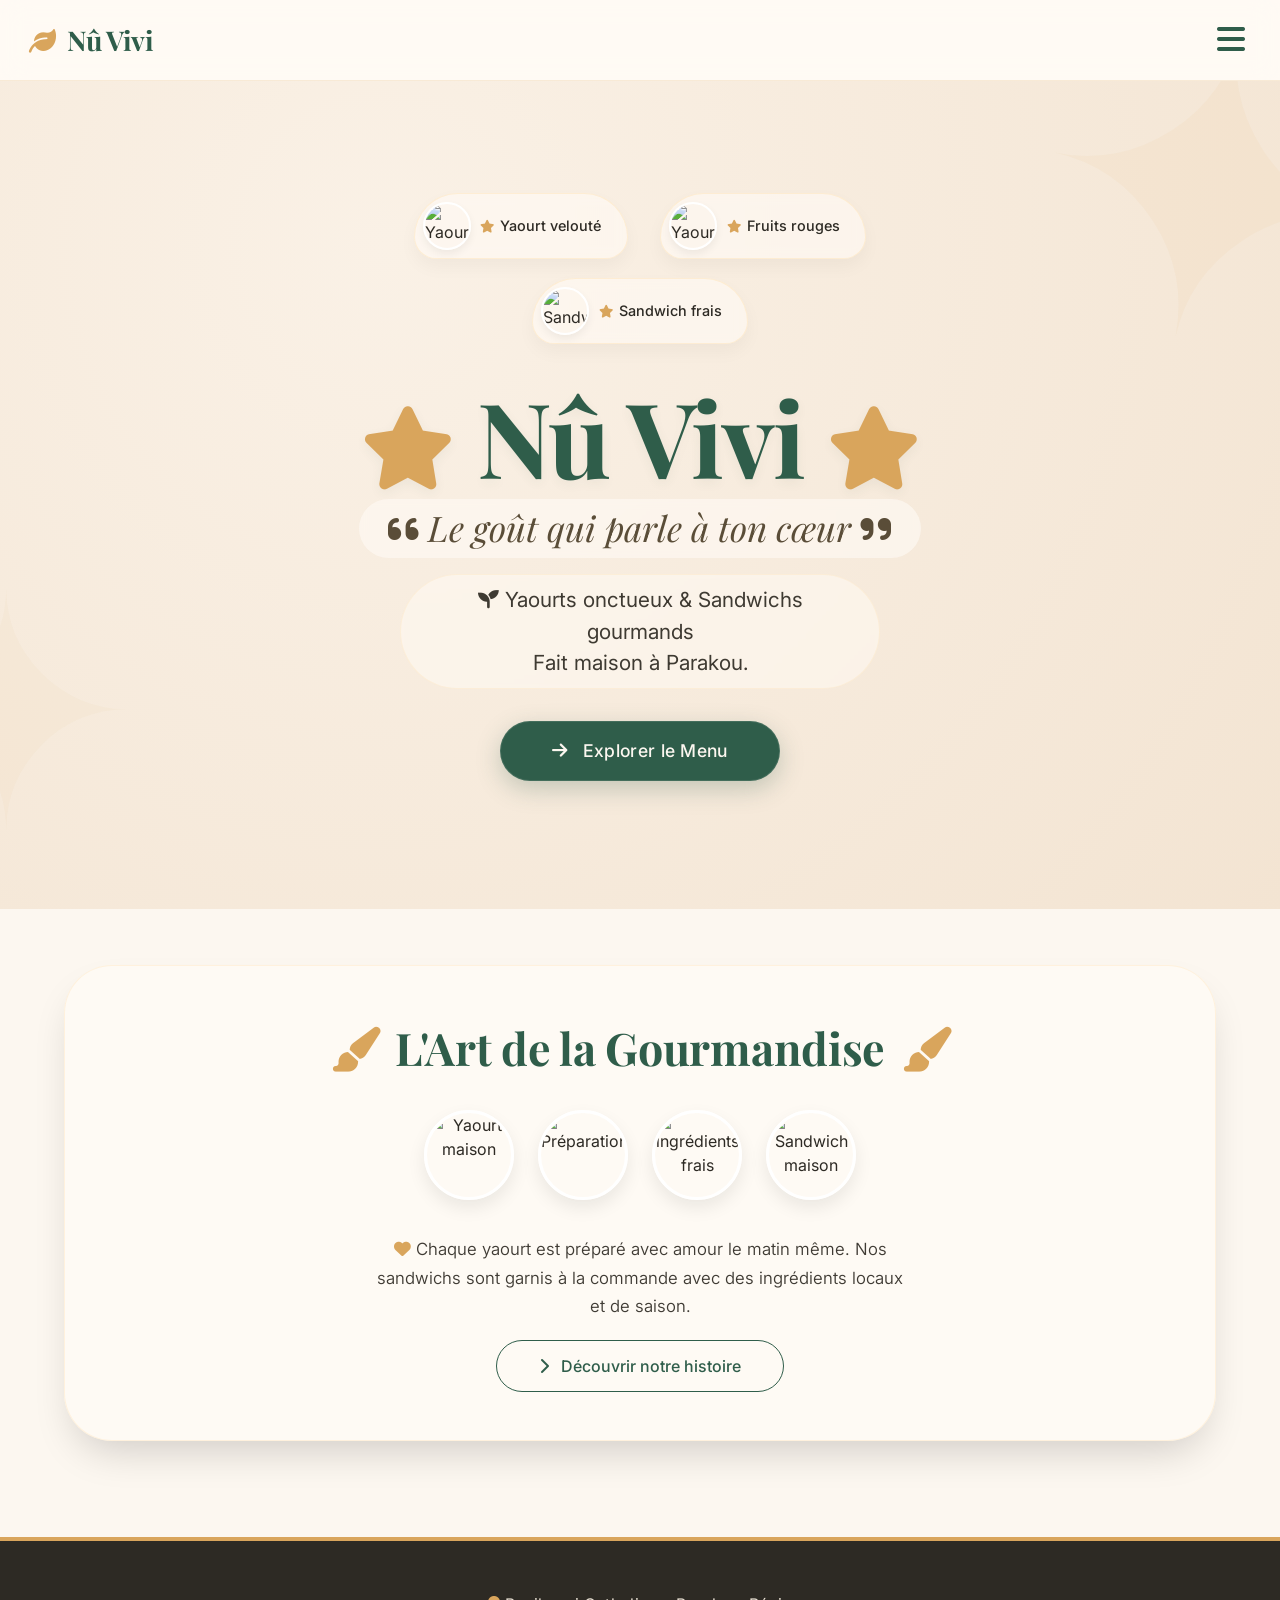
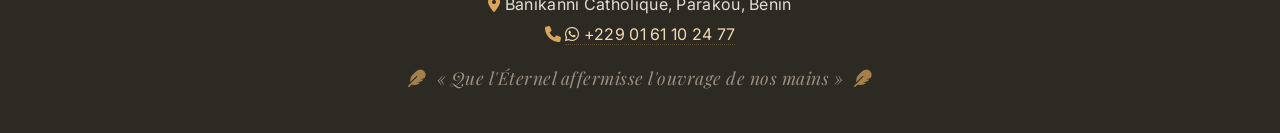
==== commit 63fa8a8e: "Update index.html" ====
--- a/index.html
+++ b/index.html
@@ -3,51 +3,551 @@
 <head>
     <meta charset="UTF-8">
     <meta name="viewport" content="width=device-width, initial-scale=1.0, maximum-scale=1.0, user-scalable=yes">
-    <title>Nû Vivi - Accueil</title>
-    <link rel="stylesheet" href="style.css">
+    <title>Nû Vivi · l'âme gourmande</title>
+    <link rel="preconnect" href="https://fonts.googleapis.com">
+    <link rel="preconnect" href="https://fonts.gstatic.com" crossorigin>
+    <link href="https://fonts.googleapis.com/css2?family=Playfair+Display:ital,wght@0,400;0,700;1,400&family=Inter:opsz@14..32&display=swap" rel="stylesheet">
+    <link rel="stylesheet" href="https://cdnjs.cloudflare.com/ajax/libs/font-awesome/6.0.0-beta3/css/all.min.css">
+    <style>
+        * {
+            margin: 0;
+            padding: 0;
+            box-sizing: border-box;
+        }
+
+        body {
+            background: #fcf7f0;
+            font-family: 'Inter', sans-serif;
+            color: #2d2a24;
+            line-height: 1.5;
+            overflow-x: hidden;
+        }
+
+        :root {
+            --gold: #d9a55c;
+            --gold-light: #f3d9b1;
+            --green-deep: #2f5d4a;
+            --cream: #fcf7f0;
+            --shadow: 0 20px 40px -12px rgba(0, 0, 0, 0.18);
+        }
+
+        /* --- menu mobile --- */
+        .mobile-nav {
+            display: flex;
+            justify-content: space-between;
+            align-items: center;
+            padding: 1rem 1.8rem;
+            background: rgba(255, 251, 245, 0.78);
+            backdrop-filter: blur(14px);
+            position: sticky;
+            top: 0;
+            z-index: 60;
+            border-bottom: 1px solid rgba(217, 165, 92, 0.2);
+        }
+
+        .logo {
+            font-family: 'Playfair Display', serif;
+            font-size: 1.7rem;
+            font-weight: 700;
+            color: var(--green-deep);
+            letter-spacing: -0.5px;
+        }
+        .logo i {
+            color: var(--gold);
+            margin-right: 6px;
+        }
+
+        .hamburger {
+            font-size: 2rem;
+            cursor: pointer;
+            color: var(--green-deep);
+            transition: 0.2s;
+            padding: 0 6px;
+        }
+        .hamburger:hover {
+            color: var(--gold);
+            transform: scale(1.05);
+        }
+
+        .menu-overlay {
+            position: fixed;
+            top: 0;
+            left: 0;
+            width: 100%;
+            height: 100vh;
+            background: rgba(47, 93, 74, 0.96);
+            backdrop-filter: blur(10px);
+            display: flex;
+            flex-direction: column;
+            align-items: center;
+            justify-content: center;
+            gap: 2.2rem;
+            z-index: 100;
+            transform: translateX(100%);
+            transition: transform 0.4s cubic-bezier(0.23, 1, 0.32, 1);
+            padding: 2rem;
+        }
+        .menu-overlay.open {
+            transform: translateX(0);
+        }
+        .menu-overlay a {
+            font-family: 'Playfair Display', serif;
+            font-size: 2.2rem;
+            color: #fcf7f0;
+            text-decoration: none;
+            border-bottom: 2px solid transparent;
+            transition: 0.25s;
+            padding: 0.2rem 0.8rem;
+            letter-spacing: 1px;
+        }
+        .menu-overlay a:hover {
+            border-bottom-color: var(--gold-light);
+            color: var(--gold-light);
+            transform: translateY(-3px);
+        }
+        .menu-overlay .cart-link {
+            font-size: 1.8rem;
+            background: rgba(255, 255, 255, 0.08);
+            padding: 0.6rem 2rem;
+            border-radius: 60px;
+            border: 1px solid rgba(255, 215, 150, 0.3);
+        }
+        .menu-overlay .cart-link i {
+            margin-right: 10px;
+        }
+
+        /* --- hero avec images produits chic --- */
+        .hero {
+            min-height: 92vh;
+            display: flex;
+            flex-direction: column;
+            align-items: center;
+            justify-content: center;
+            text-align: center;
+            padding: 2rem 1.5rem 3rem;
+            background: radial-gradient(circle at 30% 20%, #faf1e6 0%, #f3e4d2 100%);
+            position: relative;
+            isolation: isolate;
+            overflow: hidden;
+        }
+
+        .hero::before {
+            content: "✦";
+            font-size: 26rem;
+            color: rgba(217, 165, 92, 0.06);
+            position: absolute;
+            top: -25%;
+            right: -8%;
+            z-index: 0;
+            pointer-events: none;
+            transform: rotate(12deg);
+        }
+        .hero::after {
+            content: "✦";
+            font-size: 20rem;
+            color: rgba(217, 165, 92, 0.05);
+            position: absolute;
+            bottom: -5%;
+            left: -10%;
+            z-index: 0;
+            pointer-events: none;
+        }
+
+        /* galerie d'images flottantes (chic) */
+        .product-showcase {
+            display: flex;
+            flex-wrap: wrap;
+            justify-content: center;
+            gap: 1.2rem 2rem;
+            margin-bottom: 2.2rem;
+            z-index: 2;
+            position: relative;
+            width: 100%;
+            max-width: 700px;
+        }
+
+        .product-item {
+            background: rgba(255, 251, 245, 0.6);
+            backdrop-filter: blur(6px);
+            border-radius: 60px 60px 30px 30px;
+            padding: 0.5rem 0.8rem 0.5rem 0.5rem;
+            display: flex;
+            align-items: center;
+            gap: 0.6rem;
+            border: 1px solid rgba(255, 215, 150, 0.3);
+            box-shadow: 0 8px 18px rgba(0, 0, 0, 0.04);
+            transition: 0.25s;
+        }
+        .product-item:hover {
+            transform: translateY(-4px) scale(1.02);
+            box-shadow: 0 12px 28px rgba(0, 0, 0, 0.08);
+        }
+
+        .product-item img {
+            width: 48px;
+            height: 48px;
+            border-radius: 60px;
+            object-fit: cover;
+            border: 2px solid white;
+            box-shadow: 0 4px 8px rgba(0, 0, 0, 0.06);
+        }
+
+        .product-item span {
+            font-size: 0.9rem;
+            font-weight: 500;
+            color: #2d2a24;
+            padding-right: 0.8rem;
+            white-space: nowrap;
+        }
+        .product-item i {
+            color: var(--gold);
+            font-size: 0.8rem;
+            margin-right: 2px;
+        }
+
+        .hero h1 {
+            font-family: 'Playfair Display', serif;
+            font-size: clamp(3.8rem, 15vw, 6.5rem);
+            font-weight: 700;
+            color: var(--green-deep);
+            letter-spacing: -2px;
+            z-index: 2;
+            line-height: 1.1;
+            text-shadow: 0 4px 12px rgba(47, 93, 74, 0.06);
+        }
+        .hero h1 i {
+            color: var(--gold);
+            font-size: 0.8em;
+            margin: 0 0.1rem;
+        }
+
+        .hero .slogan {
+            font-family: 'Playfair Display', serif;
+            font-style: italic;
+            font-size: clamp(1.4rem, 4vw, 2.2rem);
+            color: #5a4d38;
+            margin: 0.3rem 0 0.2rem;
+            z-index: 2;
+            background: rgba(255, 251, 245, 0.6);
+            padding: 0.2rem 1.8rem;
+            border-radius: 60px;
+            backdrop-filter: blur(4px);
+            display: inline-block;
+        }
+
+        .hero .sub-slogan {
+            font-size: clamp(1rem, 2.2vw, 1.3rem);
+            color: #3e3a32;
+            max-width: 480px;
+            margin: 0.8rem auto 2rem;
+            z-index: 2;
+            background: rgba(255, 251, 245, 0.5);
+            padding: 0.6rem 1.6rem;
+            border-radius: 60px;
+            backdrop-filter: blur(2px);
+            border: 1px solid rgba(255, 215, 150, 0.2);
+            font-weight: 400;
+        }
+
+        .btn-primary {
+            display: inline-block;
+            background: var(--green-deep);
+            color: #fcf7f0;
+            padding: 1rem 3.2rem;
+            border-radius: 60px;
+            font-family: 'Inter', sans-serif;
+            font-weight: 500;
+            font-size: 1.1rem;
+            text-decoration: none;
+            transition: all 0.3s ease;
+            box-shadow: 0 8px 24px rgba(47, 93, 74, 0.25);
+            border: 1px solid rgba(255, 255, 255, 0.1);
+            z-index: 2;
+            letter-spacing: 0.3px;
+        }
+        .btn-primary i {
+            margin-right: 10px;
+        }
+        .btn-primary:hover {
+            background: #1f4536;
+            transform: translateY(-5px) scale(1.02);
+            box-shadow: 0 16px 36px rgba(47, 93, 74, 0.35);
+        }
+
+        /* section art avec images */
+        .section {
+            padding: 3.5rem 1.5rem 4rem;
+            max-width: 1200px;
+            margin: 0 auto;
+        }
+
+        .card-gourmandise {
+            background: rgba(255, 251, 245, 0.7);
+            backdrop-filter: blur(8px);
+            border-radius: 48px;
+            padding: 3rem 2rem;
+            text-align: center;
+            box-shadow: var(--shadow);
+            border: 1px solid rgba(255, 215, 150, 0.25);
+            position: relative;
+            overflow: hidden;
+        }
+
+        .card-gourmandise .product-grid-mini {
+            display: flex;
+            flex-wrap: wrap;
+            justify-content: center;
+            gap: 1.5rem;
+            margin: 1.8rem 0 2.2rem;
+        }
+
+        .card-gourmandise .product-grid-mini img {
+            width: 90px;
+            height: 90px;
+            border-radius: 60px;
+            object-fit: cover;
+            border: 3px solid white;
+            box-shadow: 0 8px 18px rgba(0, 0, 0, 0.08);
+            transition: 0.25s;
+        }
+        .card-gourmandise .product-grid-mini img:hover {
+            transform: scale(1.05) rotate(-1deg);
+            box-shadow: 0 12px 28px rgba(0, 0, 0, 0.12);
+        }
+
+        .card-gourmandise h2 {
+            font-family: 'Playfair Display', serif;
+            font-size: clamp(2rem, 5vw, 2.8rem);
+            color: var(--green-deep);
+            margin-bottom: 0.5rem;
+            letter-spacing: -0.3px;
+        }
+        .card-gourmandise h2 i {
+            color: var(--gold);
+            margin: 0 6px;
+        }
+
+        .card-gourmandise p {
+            font-size: 1.05rem;
+            color: #3f3b34;
+            max-width: 540px;
+            margin: 0 auto 1.2rem;
+            line-height: 1.7;
+            font-weight: 350;
+        }
+
+        .btn-secondary {
+            display: inline-block;
+            background: transparent;
+            color: var(--green-deep);
+            padding: 0.8rem 2.6rem;
+            border-radius: 60px;
+            font-weight: 500;
+            text-decoration: none;
+            border: 1.5px solid var(--green-deep);
+            transition: 0.25s;
+            font-size: 1rem;
+        }
+        .btn-secondary i {
+            margin-right: 8px;
+        }
+        .btn-secondary:hover {
+            background: var(--green-deep);
+            color: #fcf7f0;
+            box-shadow: 0 8px 18px rgba(47, 93, 74, 0.2);
+            transform: scale(1.02);
+        }
+
+        /* footer */
+        footer {
+            background: #2d2a24;
+            color: #e5ddd0;
+            text-align: center;
+            padding: 2.8rem 1.5rem 2.2rem;
+            margin-top: 2rem;
+            border-top: 4px solid var(--gold);
+        }
+        footer p {
+            margin: 0.4rem 0;
+            font-size: 1rem;
+            letter-spacing: 0.3px;
+        }
+        footer a {
+            color: var(--gold-light);
+            text-decoration: none;
+            border-bottom: 1px dotted rgba(217, 165, 92, 0.3);
+            transition: 0.2s;
+        }
+        footer a:hover {
+            color: #fff;
+            border-bottom-color: var(--gold);
+        }
+        footer .verse {
+            font-family: 'Playfair Display', serif;
+            font-style: italic;
+            font-size: 1.1rem;
+            margin-top: 1.2rem;
+            opacity: 0.7;
+            color: #c9bcab;
+            letter-spacing: 0.5px;
+        }
+        footer .verse i {
+            color: var(--gold);
+            margin: 0 6px;
+        }
+
+        .fade-in-up {
+            opacity: 0;
+            transform: translateY(30px);
+            animation: fadeUp 0.9s ease forwards;
+        }
+        @keyframes fadeUp {
+            to {
+                opacity: 1;
+                transform: translateY(0);
+            }
+        }
+
+        @media (max-width: 500px) {
+            .hero h1 {
+                font-size: 3.2rem;
+            }
+            .hero .slogan {
+                font-size: 1.2rem;
+                padding: 0.2rem 1.2rem;
+            }
+            .btn-primary {
+                padding: 0.9rem 2.2rem;
+                font-size: 1rem;
+            }
+            .card-gourmandise {
+                padding: 2rem 1.2rem;
+                border-radius: 32px;
+            }
+            .product-item img {
+                width: 40px;
+                height: 40px;
+            }
+            .product-item span {
+                font-size: 0.75rem;
+            }
+            .card-gourmandise .product-grid-mini img {
+                width: 70px;
+                height: 70px;
+            }
+        }
+    </style>
 </head>
 <body>
+
     <!-- Menu Mobile -->
     <nav class="mobile-nav">
-        <div class="logo">✦ Nû Vivi</div>
-        <div class="hamburger" onclick="toggleMenu()">☰</div>
+        <div class="logo"><i class="fas fa-leaf"></i> Nû Vivi</div>
+        <div class="hamburger" onclick="toggleMenu()" aria-label="Menu">
+            <i class="fas fa-bars"></i>
+        </div>
     </nav>
+
     <div id="menu-overlay" class="menu-overlay">
-        <a href="index.html" onclick="toggleMenu()">Accueil</a>
-        <a href="menu.html" onclick="toggleMenu()">Notre Menu</a>
-        <a href="about.html" onclick="toggleMenu()">À Propos</a>
-        <a href="cart.html" onclick="toggleMenu()" class="cart-link">🛒 Panier (<span id="mobile-cart-count">0</span>)</a>
+        <a href="index.html" onclick="toggleMenu()"><i class="fas fa-home"></i> Accueil</a>
+        <a href="menu.html" onclick="toggleMenu()"><i class="fas fa-utensils"></i> Notre Menu</a>
+        <a href="about.html" onclick="toggleMenu()"><i class="fas fa-heart"></i> À Propos</a>
+        <a href="cart.html" onclick="toggleMenu()" class="cart-link">
+            <i class="fas fa-shopping-bag"></i> Panier (<span id="mobile-cart-count">0</span>)
+        </a>
     </div>
 
-    <!-- Section Héro -->
+    <!-- Héro avec images produits -->
     <header class="hero fade-in-up">
-        <h1>Nû Vivi</h1>
-        <p class="slogan">« Le goût qui parle à ton cœur »</p>
-        <p class="sub-slogan">Yaourts onctueux & Sandwichs gourmands<br>Fait maison à Parakou.</p>
-        <a href="menu.html" class="btn-primary">Explorer le Menu</a>
+
+        <!-- Showcase d'images produits (chic & élégant) -->
+        <div class="product-showcase">
+            <div class="product-item">
+                <img src="https://images.unsplash.com/photo-1547592166-23ac45744acd?w=150&h=150&fit=crop&crop=center&auto=format" alt="Yaourt nature">
+                <span><i class="fas fa-star"></i> Yaourt velouté</span>
+            </div>
+            <div class="product-item">
+                <img src="https://images.unsplash.com/photo-1563805042-7684c019e1cb?w=150&h=150&fit=crop&crop=center&auto=format" alt="Yaourt fruits">
+                <span><i class="fas fa-star"></i> Fruits rouges</span>
+            </div>
+            <div class="product-item">
+                <img src="https://images.unsplash.com/photo-1555939594-58d7cb561ad1?w=150&h=150&fit=crop&crop=center&auto=format" alt="Sandwich gourmand">
+                <span><i class="fas fa-star"></i> Sandwich frais</span>
+            </div>
+        </div>
+
+        <h1><i class="fas fa-star"></i> Nû Vivi <i class="fas fa-star"></i></h1>
+        <p class="slogan"><i class="fas fa-quote-left"></i> Le goût qui parle à ton cœur <i class="fas fa-quote-right"></i></p>
+        <p class="sub-slogan">
+            <i class="fas fa-seedling"></i> Yaourts onctueux & Sandwichs gourmands <br> Fait maison à Parakou.
+        </p>
+
+        <a href="menu.html" class="btn-primary">
+            <i class="fas fa-arrow-right"></i> Explorer le Menu
+        </a>
     </header>
 
-    <!-- Section À Propos Rapide -->
+    <!-- Section À Propos avec mini galerie -->
     <section class="section fade-in-up" style="animation-delay: 0.2s;">
-        <div class="card" style="background: rgba(255,255,255,0.7); backdrop-filter: blur(5px); text-align: center;">
-            <h2 style="color: var(--green-deep); font-size: 1.6rem; margin-bottom: 10px;">L'Art de la Gourmandise</h2>
-            <p style="font-family: sans-serif; line-height: 1.6; color: #444; max-width: 400px; margin: 0 auto;">
-                Chaque yaourt est préparé avec amour le matin même. Nos sandwichs sont garnis à la commande avec des ingrédients locaux et de saison.
+        <div class="card-gourmandise">
+            <h2><i class="fas fa-paint-brush"></i> L'Art de la Gourmandise <i class="fas fa-paint-brush"></i></h2>
+
+            <!-- mini grille d'images chic -->
+            <div class="product-grid-mini">
+                <img src="https://images.unsplash.com/photo-1535051329528-d2b1a1e80dc4?w=150&h=150&fit=crop&crop=center&auto=format" alt="Yaourt maison">
+                <img src="https://images.unsplash.com/photo-1583160247711-2191776b4b91?w=150&h=150&fit=crop&crop=center&auto=format" alt="Préparation">
+                <img src="https://images.unsplash.com/photo-1506025516012-d61d42d12f78?w=150&h=150&fit=crop&crop=center&auto=format" alt="ingrédients frais">
+                <img src="https://images.unsplash.com/photo-1565958011703-44f9829ba187?w=150&h=150&fit=crop&crop=center&auto=format" alt="Sandwich maison">
+            </div>
+
+            <p>
+                <i class="fas fa-heart" style="color: var(--gold);"></i>
+                Chaque yaourt est préparé avec amour le matin même.
+                Nos sandwichs sont garnis à la commande avec des ingrédients locaux et de saison.
             </p>
-            <a href="about.html" class="btn-secondary">Découvrir notre histoire</a>
+            <a href="about.html" class="btn-secondary">
+                <i class="fas fa-chevron-right"></i> Découvrir notre histoire
+            </a>
         </div>
     </section>
 
-    <!-- Pied de page -->
+    <!-- Footer -->
     <footer>
-        <p>📍 Banikanni Catholique, Parakou, Bénin</p>
-        <p>📞 <a href="https://wa.me/2290161102477">+229 01 61 10 24 77</a></p>
-        <p class="verse">« Que l'Éternel affermisse l'ouvrage de nos mains »</p>
+        <p><i class="fas fa-location-dot" style="color: var(--gold);"></i> Banikanni Catholique, Parakou, Bénin</p>
+        <p>
+            <i class="fas fa-phone" style="color: var(--gold);"></i>
+            <a href="https://wa.me/2290161102477"><i class="fab fa-whatsapp"></i> +229 01 61 10 24 77</a>
+        </p>
+        <p class="verse">
+            <i class="fas fa-feather"></i> « Que l'Éternel affermisse l'ouvrage de nos mains » <i class="fas fa-feather"></i>
+        </p>
     </footer>
 
-    <script src="script.js"></script>
     <script>
-        document.addEventListener('DOMContentLoaded', updateCartCount);
+        function toggleMenu() {
+            const overlay = document.getElementById('menu-overlay');
+            overlay.classList.toggle('open');
+        }
+
+        function updateCartCount() {
+            const count = localStorage.getItem('cartCount') || 0;
+            const mobileSpan = document.getElementById('mobile-cart-count');
+            if (mobileSpan) mobileSpan.textContent = count;
+        }
+
+        document.addEventListener('DOMContentLoaded', function() {
+            updateCartCount();
+            window.addEventListener('storage', function(e) {
+                if (e.key === 'cartCount') updateCartCount();
+            });
+        });
+
+        document.addEventListener('keydown', function(e) {
+            if (e.key === 'Escape') {
+                const overlay = document.getElementById('menu-overlay');
+                if (overlay.classList.contains('open')) overlay.classList.remove('open');
+            }
+        });
     </script>
 </body>
 </html>
